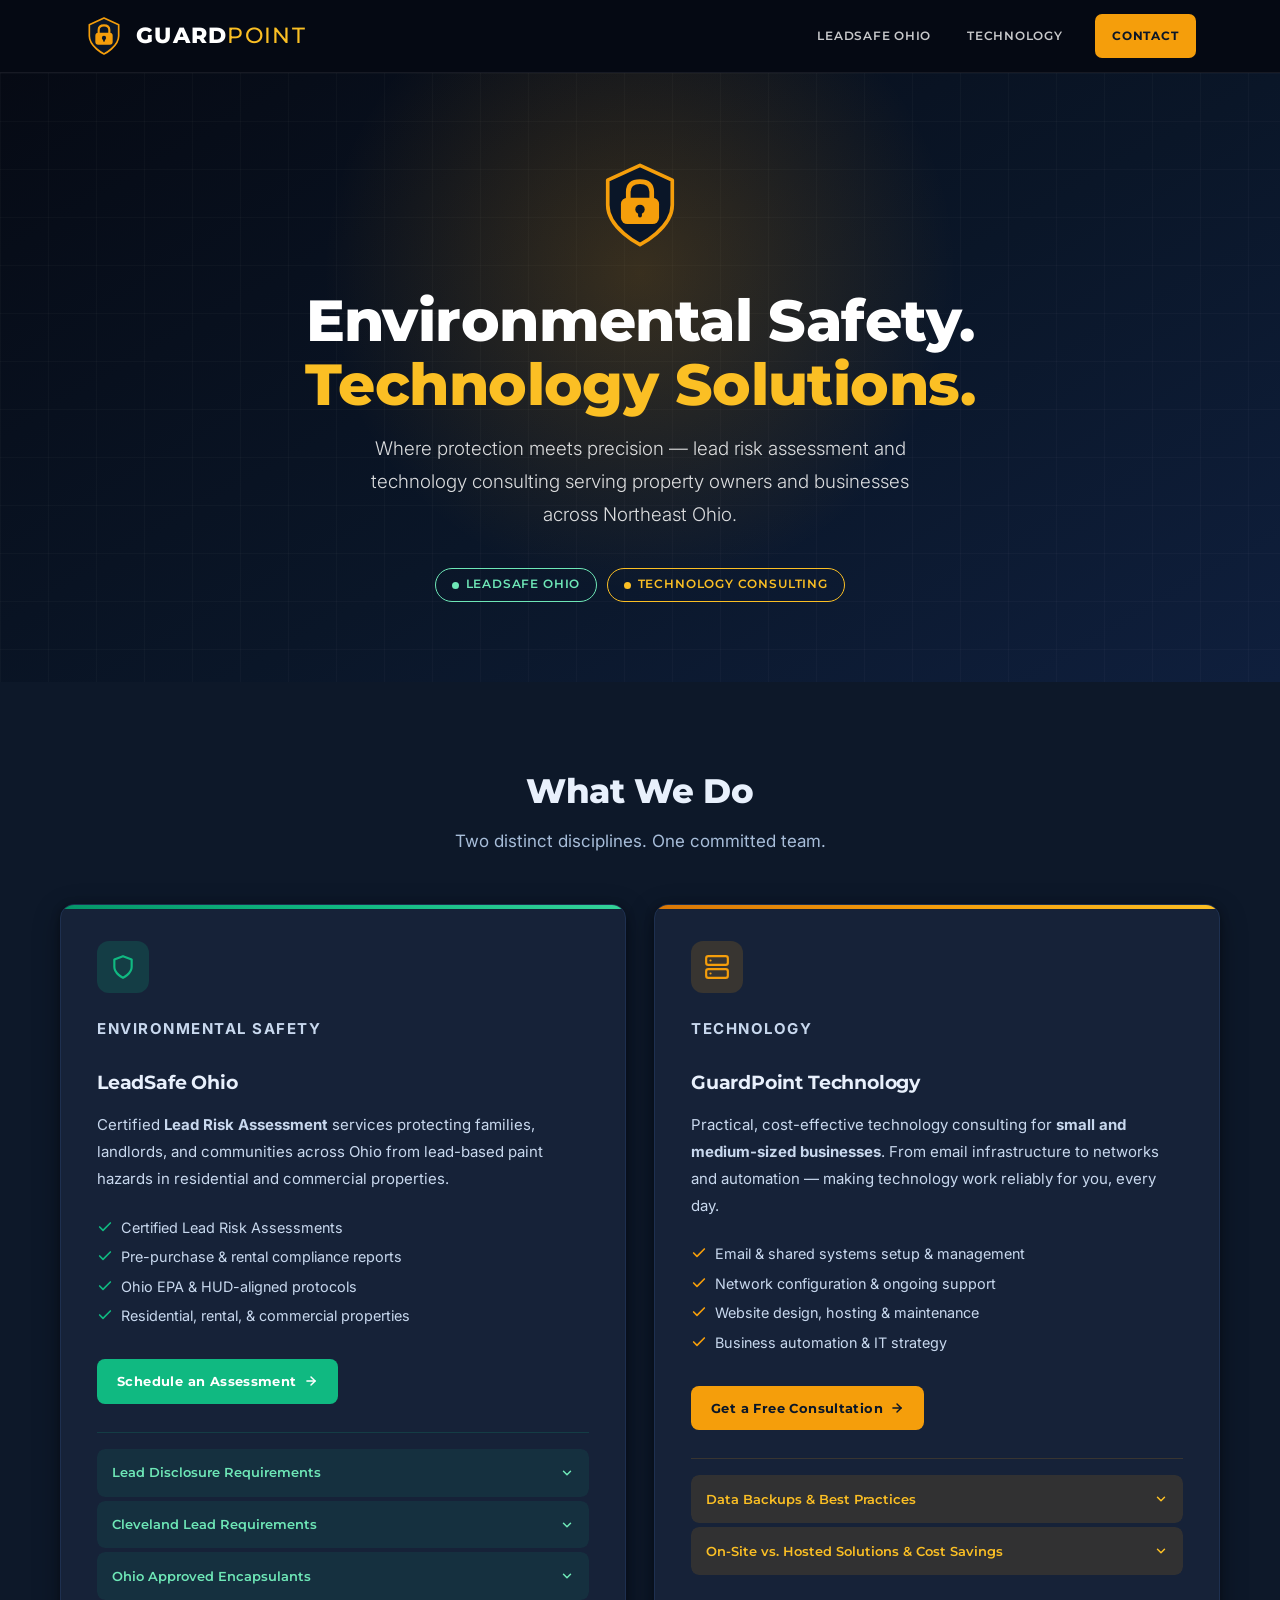
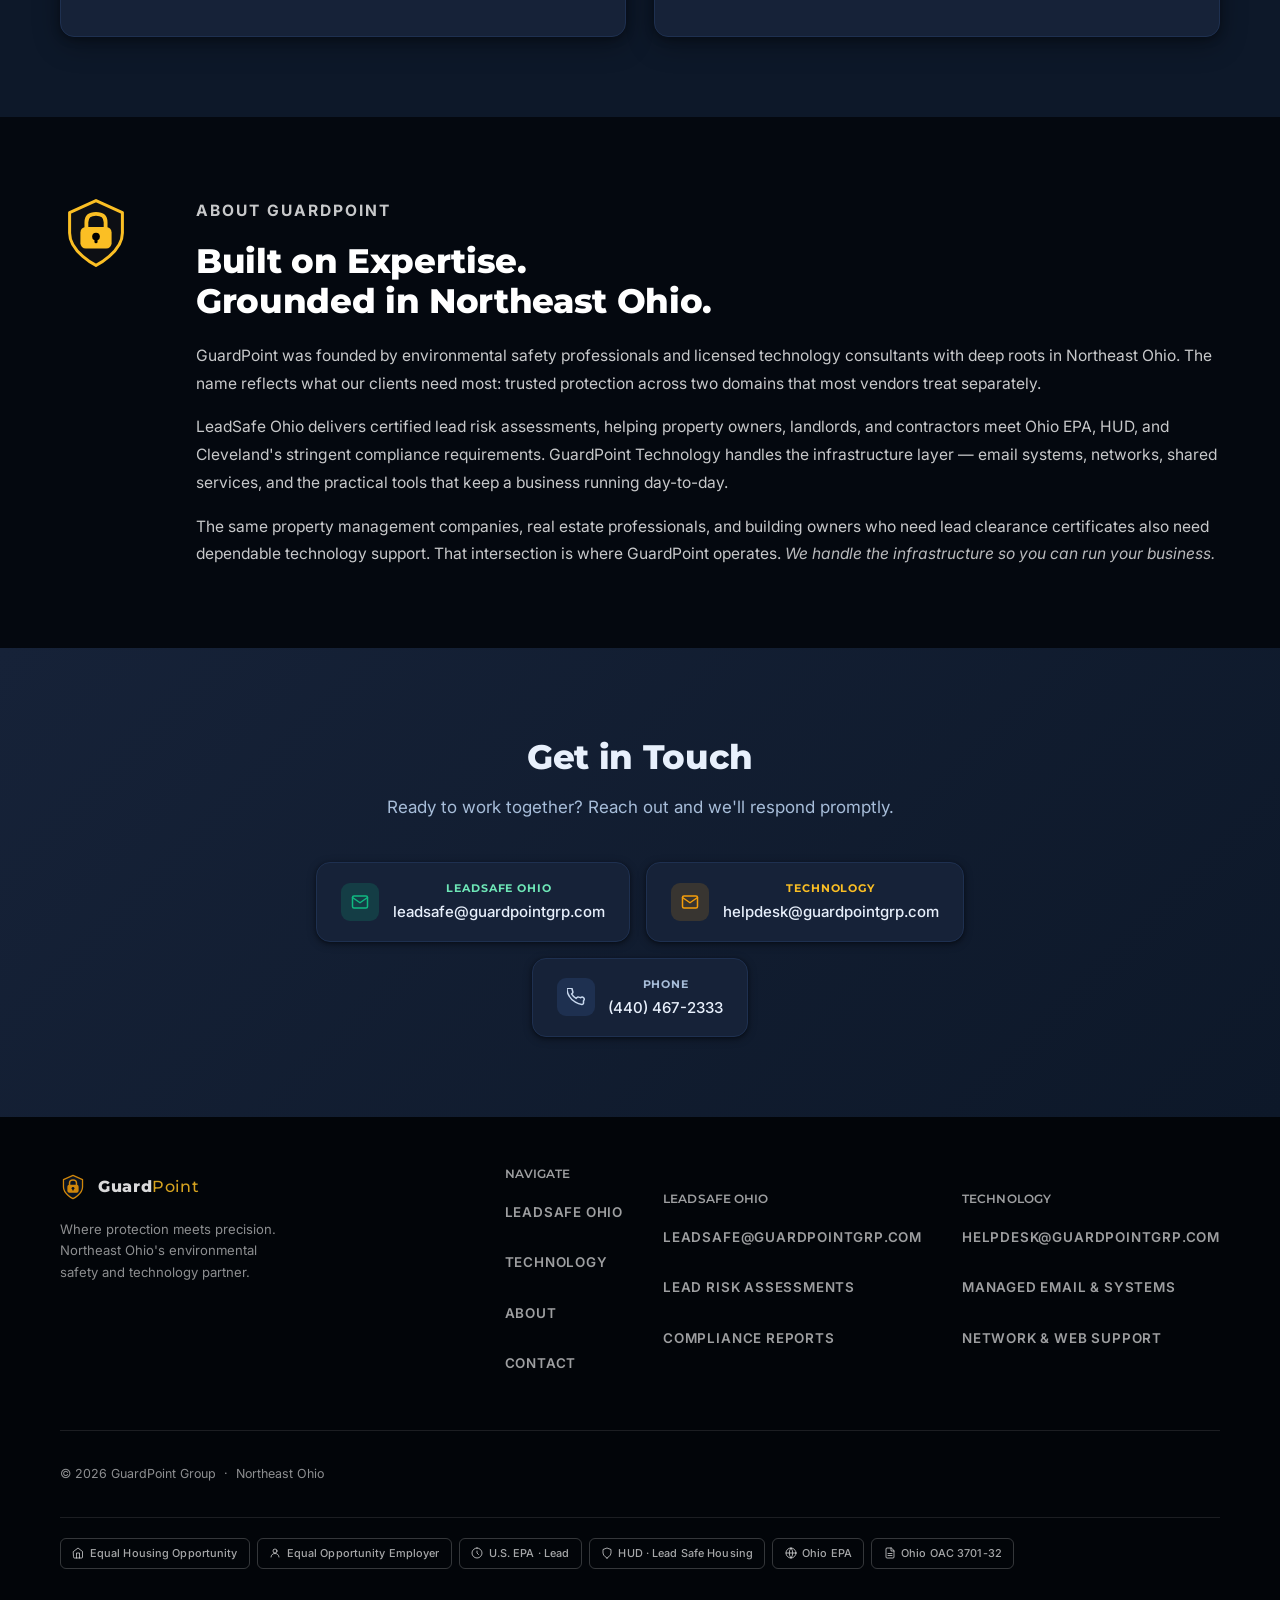
==== index.html @ 61ccf36e "Initial deploy: GuardPoint Group site" ====
<!DOCTYPE html>
<html lang="en">
<head>
  <meta charset="UTF-8">
  <meta name="viewport" content="width=device-width, initial-scale=1.0, viewport-fit=cover">
  <meta name="format-detection" content="telephone=no">
  <meta name="robots" content="index,follow,max-image-preview:large,max-snippet:-1,max-video-preview:-1">
  <meta name="referrer" content="strict-origin-when-cross-origin">
  <meta name="color-scheme" content="dark">
  <meta name="theme-color" content="#060A14">

  <!-- Primary SEO -->
  <title>GuardPoint | Lead Risk Assessment &amp; Technology Consulting — Northeast Ohio</title>
  <meta name="description" content="GuardPoint Group — certified lead risk assessment (LeadSafe Ohio) and small business technology consulting serving Cleveland and Northeast Ohio. Ohio EPA, HUD, and Cleveland Lead Safe Certificate compliant.">
  <meta name="keywords" content="lead risk assessment Ohio, lead paint inspection Northeast Ohio, Cleveland Lead Safe Certificate, Ohio EPA lead compliance, HUD lead clearance, technology consulting Ohio, small business IT support Cleveland, managed IT services Northeast Ohio">
  <meta name="author" content="GuardPoint Group">
  <link rel="canonical" href="https://guardpointgrp.com/">

  <!-- Geo / local SEO -->
  <meta name="geo.region" content="US-OH">
  <meta name="geo.placename" content="Cleveland, Northeast Ohio">
  <meta name="geo.position" content="41.4993;-81.6944">
  <meta name="ICBM" content="41.4993, -81.6944">

  <!-- Open Graph -->
  <meta property="og:type" content="website">
  <meta property="og:site_name" content="GuardPoint Group">
  <meta property="og:title" content="GuardPoint | Lead Risk Assessment &amp; Technology Consulting — Northeast Ohio">
  <meta property="og:description" content="Certified lead risk assessment (LeadSafe Ohio) and small business technology consulting for Northeast Ohio. Where protection meets precision.">
  <meta property="og:url" content="https://guardpointgrp.com/">
  <meta property="og:locale" content="en_US">
  <meta property="og:image" content="https://guardpointgrp.com/og-image.png">
  <meta property="og:image:width" content="1200">
  <meta property="og:image:height" content="630">
  <meta property="og:image:alt" content="GuardPoint Group — LeadSafe Ohio and Technology Consulting serving Northeast Ohio">

  <!-- Twitter Card -->
  <meta name="twitter:card" content="summary_large_image">
  <meta name="twitter:title" content="GuardPoint | Lead Risk Assessment &amp; Technology — Northeast Ohio">
  <meta name="twitter:description" content="Certified lead risk assessment and technology consulting for Northeast Ohio property owners and businesses.">
  <meta name="twitter:image" content="https://guardpointgrp.com/og-image.png">
  <meta name="twitter:image:alt" content="GuardPoint Group — LeadSafe Ohio and Technology Consulting">

  <!-- Favicon: Heraldic shield — GuardPoint Guardian Lock mark -->
  <link rel="icon" type="image/svg+xml" href="data:image/svg+xml,%3Csvg xmlns='http://www.w3.org/2000/svg' viewBox='0 0 60 60'%3E%3Cpath d='M30 57 C30 57 52 46 52 30 V13 L30 3 L8 13 V30 C8 46 30 57 30 57 Z' fill='%230A1628' stroke='%23F59E0B' stroke-width='3' stroke-linejoin='round'/%3E%3Cpath d='M22 27 V21 Q22 14 30 14 Q38 14 38 21 V27' stroke='%23F59E0B' stroke-width='3.2' stroke-linecap='round' stroke-linejoin='round' fill='none'/%3E%3Crect x='17' y='25' width='26' height='18' rx='4.5' fill='%23F59E0B'/%3E%3Ccircle cx='30' cy='33' r='3.2' fill='%230A1628'/%3E%3Crect x='28.7' y='33' width='2.6' height='5.5' rx='1.3' fill='%230A1628'/%3E%3C/svg%3E">
  <link rel="apple-touch-icon" href="data:image/svg+xml,%3Csvg xmlns='http://www.w3.org/2000/svg' viewBox='0 0 60 60'%3E%3Cpath d='M30 57 C30 57 52 46 52 30 V13 L30 3 L8 13 V30 C8 46 30 57 30 57 Z' fill='%230A1628' stroke='%23F59E0B' stroke-width='3' stroke-linejoin='round'/%3E%3C/svg%3E">

  <!-- Resource hints -->
  <link rel="preconnect" href="https://fonts.googleapis.com">
  <link rel="preconnect" href="https://fonts.gstatic.com" crossorigin>
  <link rel="dns-prefetch" href="https://fonts.googleapis.com">
  <link rel="dns-prefetch" href="https://fonts.gstatic.com">

  <!-- Fonts: Montserrat display + Inter body — async non-blocking, display:swap -->
  <link rel="preload" as="style" href="https://fonts.googleapis.com/css2?family=Montserrat:wght@400;500;600;700;800&amp;family=Inter:ital,wght@0,300;0,400;0,500;0,600;1,400&amp;display=swap" onload="this.rel='stylesheet';this.onload=null">
  <noscript><link rel="stylesheet" href="https://fonts.googleapis.com/css2?family=Montserrat:wght@400;500;600;700;800&amp;family=Inter:ital,wght@0,300;0,400;0,500;0,600;1,400&amp;display=swap"></noscript>

  <style>
    *,*::before,*::after{box-sizing:border-box;margin:0;padding:0}
    h1,h2,h3,h4{text-wrap:balance;text-rendering:optimizeLegibility}
    :root{--bg-header:rgba(6,10,20,0.97);--bg-hero-a:#060A14;--bg-hero-b:#0A1628;--bg-hero-c:#0F1F3D;--bg-about:#04080F;--bg-footer:#020509;--navy:#0A1628;--navy-dk:#060A14;--navy-lt:#152238;--accent:#F59E0B;--accent-dk:#D97706;--accent-lt:rgba(245,158,11,0.15);--accent-md:#FBBF24;--accent-50:#10140A;--accent-gl:rgba(245,158,11,0.2);--accent-tag:#FBBF24;--gray-w:#5E7799;--gray-50:#0D1829;--gray-100:#162238;--gray-500:#A7BDD9;--gray-600:#C8D8EE;--gray-800:#E8F0FC;--emerald:#10b981;--em-dark:#059669;--em-lt:rgba(16,185,129,0.18);--em-200:#6ee7b7;--white:#ffffff;--font:'Inter',system-ui,-apple-system,sans-serif;--font-display:'Montserrat',system-ui,-apple-system,sans-serif;--radius:14px;--focus:#FBBF24}
    body.theme-forest{--bg-header:rgba(11,23,14,0.97);--bg-hero-a:#0A1610;--bg-hero-b:#162D20;--bg-hero-c:#1A3D28;--bg-about:#081410;--bg-footer:#050C08;--navy:#162D20;--navy-dk:#0A1610;--navy-lt:#1E4030;--accent:#C47B35;--accent-dk:#A0602A;--accent-lt:#F5E6D0;--accent-md:#D4956A;--accent-50:#FDF6EE;--accent-gl:rgba(196,123,53,0.18);--accent-tag:#7A4420;--gray-50:#F7F6F4;--gray-100:#EAE5DC}
    body.theme-crimson{--bg-header:rgba(14,18,24,0.97);--bg-hero-a:#0E1218;--bg-hero-b:#1C2430;--bg-hero-c:#1E2C40;--bg-about:#0A0E14;--bg-footer:#06080E;--navy:#1C2430;--navy-dk:#0E1218;--navy-lt:#283444;--accent:#DC2626;--accent-dk:#B91C1C;--accent-lt:#FEE2E2;--accent-md:#F87171;--accent-50:#FFF5F5;--accent-gl:rgba(220,38,38,0.18);--accent-tag:#991B1B;--gray-50:#F9F9F9;--gray-100:#EBEBEB}
    body.theme-gold{--bg-header:rgba(8,14,34,0.97);--bg-hero-a:#060C1E;--bg-hero-b:#0F1F3D;--bg-hero-c:#122550;--bg-about:#050A1A;--bg-footer:#03060E;--navy:#0F1F3D;--navy-dk:#060C1E;--navy-lt:#1A3060;--accent:#C9A227;--accent-dk:#A8831E;--accent-lt:#FDF8DC;--accent-md:#E5C84A;--accent-50:#FFFDE7;--accent-gl:rgba(201,162,39,0.18);--accent-tag:#7A5A0A;--gray-50:#FAFAF8;--gray-100:#F0EDD8}
    body.theme-azure{--bg-header:rgba(10,12,38,0.97);--bg-hero-a:#080A24;--bg-hero-b:#0F1440;--bg-hero-c:#121A55;--bg-about:#060818;--bg-footer:#03040C;--navy:#0F1440;--navy-dk:#080A24;--navy-lt:#1A2464;--accent:#3B82F6;--accent-dk:#2563EB;--accent-lt:#DBEAFE;--accent-md:#60A5FA;--accent-50:#EFF6FF;--accent-gl:rgba(59,130,246,0.2);--accent-tag:#1E40AF;--gray-50:#F8FAFF;--gray-100:#E0E8F8}
    body.theme-teal{--bg-header:rgba(9,16,24,0.97);--bg-hero-a:#090F18;--bg-hero-b:#182535;--bg-hero-c:#1A2E44;--bg-about:#060D14;--bg-footer:#03070C;--navy:#182535;--navy-dk:#090F18;--navy-lt:#223344;--accent:#0D9488;--accent-dk:#0F766E;--accent-lt:#CCFBF1;--accent-md:#2DD4BF;--accent-50:#F0FDFA;--accent-gl:rgba(13,148,136,0.2);--accent-tag:#134E4A;--gray-50:#F5FAF9;--gray-100:#D8F0EC}

    html{scroll-behavior:smooth;-webkit-text-size-adjust:100%;font-synthesis:none}
    @media (prefers-reduced-motion:reduce){html{scroll-behavior:auto}*,*::before,*::after{animation-duration:.01ms !important;animation-iteration-count:1 !important;transition-duration:.01ms !important;scroll-behavior:auto !important}}
    body{font-family:var(--font);font-optical-sizing:auto;-webkit-font-smoothing:antialiased;-moz-osx-font-smoothing:grayscale;color:var(--gray-800);background:#060A14;line-height:1.7}

    /* Skip link */
    .skip-link{position:absolute;left:0;top:-48px;padding:.75rem 1.1rem;background:var(--accent);color:#0A1628;font-family:var(--font-display);font-weight:700;font-size:.82rem;letter-spacing:.05em;text-transform:uppercase;text-decoration:none;z-index:1000;border-radius:0 0 8px 0;transition:top .15s ease}
    .skip-link:focus{top:0;outline:3px solid var(--focus);outline-offset:2px}

    /* Focus styles — WCAG 2.4.7 */
    :focus{outline:none}
    :focus-visible{outline:3px solid var(--focus);outline-offset:3px;border-radius:4px}
    .nav-cta:focus-visible,.card-btn:focus-visible{outline:3px solid #fff;outline-offset:3px}

    /* SVG logo theming — Guardian Lock */
    .sh-body{fill:var(--navy);stroke:var(--accent)}
    .sh-shackle{fill:none;stroke:var(--accent)}
    .sh-lock{fill:var(--accent)}
    .sh-keyhole{fill:#0A1628}
    .about-logo .sh-body{fill:rgba(20,20,25,0.55);stroke:var(--accent-md)}
    .about-logo .sh-shackle{stroke:var(--accent-md)}
    .about-logo .sh-lock{fill:var(--accent-md)}
    .about-logo .sh-keyhole{fill:#000}

    /* HEADER */
    header{position:sticky;top:0;z-index:200;background:var(--bg-header);backdrop-filter:blur(10px);-webkit-backdrop-filter:blur(10px);border-bottom:1px solid rgba(255,255,255,0.07)}
    .header-inner{max-width:1160px;margin:0 auto;padding:0 1.5rem;height:72px;display:flex;align-items:center;justify-content:space-between}
    .logo-link{display:flex;align-items:center;gap:.75rem;text-decoration:none;min-height:44px}
    .logo-wordmark{font-family:var(--font-display);font-size:1.35rem;font-weight:800;color:#fff;letter-spacing:.06em;line-height:1;text-transform:uppercase}
    .logo-wordmark em{font-style:normal;font-weight:500;color:var(--accent-md)}
    nav{display:flex;align-items:center;gap:1.75rem}
    nav a{font-family:var(--font-display);color:rgba(255,255,255,0.78);text-decoration:none;font-size:.78rem;font-weight:600;letter-spacing:.06em;text-transform:uppercase;transition:color .18s;padding:.5rem .25rem;min-height:44px;display:inline-flex;align-items:center}
    nav a:hover{color:#fff}
    .nav-cta{padding:.55rem 1.1rem;background:var(--accent);color:#0A1628 !important;border-radius:7px;transition:background .18s,transform .18s !important;font-weight:700}
    .nav-cta:hover{background:var(--accent-dk);transform:translateY(-1px);color:#fff !important}

    /* HERO */
    .hero{background:linear-gradient(150deg,var(--bg-hero-a) 0%,var(--bg-hero-b) 55%,var(--bg-hero-c) 100%);color:#fff;padding:5.5rem 1.5rem 5rem;text-align:center;position:relative;overflow:hidden}
    .hero::before{content:'';position:absolute;inset:0;background-image:linear-gradient(rgba(255,255,255,0.025) 1px,transparent 1px),linear-gradient(90deg,rgba(255,255,255,0.025) 1px,transparent 1px);background-size:48px 48px;pointer-events:none}
    .hero::after{content:'';position:absolute;width:640px;height:640px;background:radial-gradient(ellipse,var(--accent-gl) 0%,transparent 70%);top:-120px;left:50%;transform:translateX(-50%);pointer-events:none}
    .hero-content{position:relative;z-index:1}
    .hero-logo{margin-bottom:2rem}
    .hero h1{font-family:var(--font-display);font-size:clamp(2.2rem,5vw,3.6rem);font-weight:800;letter-spacing:-.01em;line-height:1.1;margin-bottom:1.1rem}
    .hero h1 span{color:var(--accent-md)}
    .hero-sub{font-family:var(--font);font-size:clamp(1rem,2vw,1.175rem);font-weight:300;color:rgba(255,255,255,0.85);max-width:580px;margin:0 auto 2.25rem;line-height:1.75}
    .hero-badges{display:flex;gap:.625rem;justify-content:center;flex-wrap:wrap}
    .badge{font-family:var(--font-display);display:inline-flex;align-items:center;gap:.4rem;padding:.38rem 1rem;border-radius:9999px;font-size:.73rem;font-weight:600;border:1.5px solid;letter-spacing:.07em;text-transform:uppercase}
    .badge-dot{width:7px;height:7px;border-radius:50%}
    .badge-emerald{color:var(--em-200);border-color:var(--em-200)}
    .badge-emerald .badge-dot{background:var(--em-200)}
    .badge-accent{color:var(--accent-md);border-color:var(--accent-md)}
    .badge-accent .badge-dot{background:var(--accent-md)}

    /* SERVICES */
    .services{padding:5rem 1.5rem;background:var(--gray-50)}
    .section-header{text-align:center;margin-bottom:3rem}
    .section-header h2{font-family:var(--font-display);font-size:clamp(1.5rem,3vw,2.1rem);font-weight:800;color:var(--gray-800);letter-spacing:-.01em;margin-bottom:.5rem}
    .section-header p{font-family:var(--font);color:var(--gray-500);font-size:1.0625rem;max-width:52ch;margin:0 auto}
    .cards{max-width:1160px;margin:0 auto;display:grid;grid-template-columns:repeat(auto-fit,minmax(316px,1fr));gap:1.75rem}
    .card{background:#162238;border:1px solid #1E3050;border-radius:var(--radius);padding:2.25rem;box-shadow:0 2px 8px rgba(0,0,0,0.35),0 8px 28px rgba(0,0,0,0.3);position:relative;overflow:hidden;transition:transform .22s ease,box-shadow .22s ease}
    .card:hover{transform:translateY(-5px);box-shadow:0 4px 18px rgba(0,0,0,0.5),0 22px 52px rgba(0,0,0,0.4)}
    .card::before{content:'';position:absolute;top:0;left:0;right:0;height:4px;border-radius:var(--radius) var(--radius) 0 0}
    .card-emerald::before{background:linear-gradient(90deg,#059669,#10b981,#34d399)}
    .card-accent::before{background:linear-gradient(90deg,var(--accent-dk),var(--accent),var(--accent-md))}
    .card-icon{width:52px;height:52px;border-radius:12px;display:flex;align-items:center;justify-content:center;margin-bottom:1.4rem}
    .icon-emerald{background:var(--em-lt)}
    .icon-accent{background:var(--accent-lt)}
    .card-tag{font-family:var(--font-display);font-size:.68rem;font-weight:700;letter-spacing:.1em;text-transform:uppercase;margin-bottom:.4rem}
    .tag-emerald{color:var(--em-200)}
    .tag-accent{color:var(--accent-md)}
    .card h3{font-family:var(--font-display);font-size:1.2rem;font-weight:700;color:var(--gray-800);letter-spacing:-.01em;margin-bottom:.85rem}
    .card>p{font-family:var(--font);color:var(--gray-600);line-height:1.78;margin-bottom:1.5rem;font-size:.9375rem}
    .feature-list{list-style:none;margin-bottom:2rem;display:flex;flex-direction:column;gap:.5rem}
    .feature-list li{display:flex;align-items:flex-start;gap:.5rem;font-size:.9rem;color:var(--gray-600);line-height:1.5}
    .chk{flex-shrink:0;margin-top:2px}
    .chk-emerald{color:var(--emerald)}
    .chk-accent{color:var(--accent)}
    .card-btn{font-family:var(--font-display);display:inline-flex;align-items:center;gap:.45rem;padding:.7rem 1.25rem;border-radius:8px;font-size:.82rem;font-weight:700;letter-spacing:.03em;text-decoration:none;transition:filter .18s,transform .18s;min-height:44px}
    .card-btn:hover{filter:brightness(1.12);transform:translateX(3px)}
    .btn-emerald{background:var(--emerald);color:#fff}
    .btn-accent{background:var(--accent);color:#0A1628}

    /* Accordions */
    .ref-accordions{margin-top:1.75rem;border-top:1px solid var(--em-lt);padding-top:1rem;display:flex;flex-direction:column;gap:.25rem}
    .ref-accordions details{border-radius:8px;overflow:hidden}
    .ref-accordions summary{display:flex;align-items:center;justify-content:space-between;cursor:pointer;padding:.8rem .95rem;font-family:var(--font-display);font-size:.82rem;font-weight:600;color:var(--em-200);background:rgba(16,185,129,0.09);border-radius:8px;list-style:none;user-select:none;transition:background .15s;min-height:44px}
    .ref-accordions summary::-webkit-details-marker{display:none}
    .ref-accordions summary:hover{background:rgba(16,185,129,0.16)}
    .ref-accordions summary:focus-visible{outline:3px solid var(--focus);outline-offset:2px}
    .ref-accordions details[open] summary{background:rgba(16,185,129,0.16);border-radius:8px 8px 0 0}
    .ref-chevron{width:14px;height:14px;flex-shrink:0;transition:transform .2s ease;color:var(--em-200)}
    .ref-accordions details[open] .ref-chevron{transform:rotate(180deg)}
    .ref-body{background:rgba(16,185,129,0.06);border:1px solid rgba(16,185,129,0.2);border-top:none;border-radius:0 0 8px 8px;padding:.85rem;font-size:.82rem;color:var(--gray-500);line-height:1.65}
    .ref-body p{margin-bottom:.6rem}
    .ref-body p:last-child{margin-bottom:0}
    .ref-body ul{padding-left:1.1rem;margin:.4rem 0 .6rem;display:flex;flex-direction:column;gap:.35rem}
    .ref-body ul li{line-height:1.5}
    .ref-body strong{color:var(--em-200)}
    .ref-accordions.ref-accent{border-top-color:var(--accent-lt)}
    .ref-accordions.ref-accent summary{color:var(--accent-md);background:rgba(245,158,11,0.12)}
    .ref-accordions.ref-accent summary:hover{background:rgba(245,158,11,0.2)}
    .ref-accordions.ref-accent details[open] summary{background:rgba(245,158,11,0.2);border-radius:8px 8px 0 0}
    .ref-accordions.ref-accent .ref-chevron{color:var(--accent-md)}
    .ref-accordions.ref-accent .ref-body{background:rgba(245,158,11,0.06);border-color:rgba(245,158,11,0.2)}
    .ref-accordions.ref-accent .ref-body strong{color:var(--accent-md)}

    /* ABOUT */
    .about{background:var(--bg-about);color:rgba(255,255,255,0.88);padding:5rem 1.5rem}
    .about-inner{max-width:1160px;margin:0 auto;display:grid;grid-template-columns:auto 1fr;gap:4rem;align-items:start}
    .eyebrow{font-family:var(--font-display);font-size:.7rem;font-weight:700;letter-spacing:.13em;text-transform:uppercase;color:var(--accent-md);margin-bottom:.75rem}
    .about-text h2{font-family:var(--font-display);font-size:clamp(1.5rem,3vw,2.1rem);font-weight:800;color:#fff;letter-spacing:-.01em;line-height:1.2;margin-bottom:1.25rem}
    .about-text p{font-family:var(--font);color:rgba(255,255,255,0.78);line-height:1.78;font-size:.975rem;margin-bottom:1rem}
    .about-text p:last-child{margin-bottom:0}

    /* CONTACT */
    .contact{background:linear-gradient(135deg,var(--gray-100) 0%,var(--gray-50) 100%);padding:5rem 1.5rem;text-align:center}
    .contact-inner{max-width:820px;margin:0 auto}
    .contact h2{font-family:var(--font-display);font-size:clamp(1.5rem,3vw,2.1rem);font-weight:800;color:var(--gray-800);letter-spacing:-.01em;margin-bottom:.5rem}
    .contact-lead{font-family:var(--font);color:var(--gray-500);margin-bottom:2.5rem;font-size:1.0625rem}
    .contact-options{display:flex;gap:1rem;justify-content:center;flex-wrap:wrap}
    .contact-card{display:flex;align-items:center;gap:.85rem;padding:1rem 1.5rem;background:#162238;border-radius:var(--radius);text-decoration:none;color:var(--gray-800);font-family:var(--font);font-size:.9375rem;font-weight:500;box-shadow:0 2px 8px rgba(0,0,0,0.4),0 1px 3px rgba(0,0,0,0.3);transition:transform .18s,box-shadow .18s;border:1px solid #1E3050;min-height:44px}
    .contact-card:hover{transform:translateY(-3px);box-shadow:0 8px 24px rgba(0,0,0,0.5)}
    .contact-card-icon{width:38px;height:38px;border-radius:9px;display:flex;align-items:center;justify-content:center;flex-shrink:0}
    .ci-emerald{background:var(--em-lt)}
    .ci-accent{background:var(--accent-lt)}
    .ci-gray{background:#1E3050}
    .contact-label{font-size:.68rem;font-weight:700;letter-spacing:.08em;text-transform:uppercase;font-family:var(--font-display);margin-bottom:.1rem}
    .label-emerald{color:var(--em-200)}
    .label-accent{color:var(--accent-md)}
    .label-gray{color:var(--gray-500)}
    .contact-address{font-style:normal;display:contents}

    /* FOOTER */
    footer{background:var(--bg-footer);color:rgba(255,255,255,0.62);padding:3rem 1.5rem 2rem}
    .footer-inner{max-width:1160px;margin:0 auto;display:flex;flex-direction:column;gap:2rem}
    .footer-top{display:flex;align-items:flex-start;justify-content:space-between;flex-wrap:wrap;gap:1.5rem}
    .footer-brand p{font-family:var(--font);font-size:.82rem;color:rgba(255,255,255,0.55);line-height:1.65;max-width:28ch;margin-top:.6rem}
    .footer-nav{display:flex;gap:2.5rem;flex-wrap:wrap}
    .footer-col h4{font-family:var(--font-display);font-size:.72rem;font-weight:600;letter-spacing:.01em;color:rgba(255,255,255,0.62);margin-bottom:.75rem;text-transform:uppercase}
    .footer-col a{display:block;font-family:var(--font);font-size:.84rem;color:rgba(255,255,255,0.62);text-decoration:none;margin-bottom:.4rem;transition:color .15s;padding:.25rem 0}
    .footer-col a:hover{color:#fff}
    .footer-divider{border:none;border-top:1px solid rgba(255,255,255,0.1)}
    .footer-bottom{display:flex;align-items:center;justify-content:space-between;flex-wrap:wrap;gap:.75rem}
    .footer-bottom p{font-family:var(--font);font-size:.78rem;color:rgba(255,255,255,0.55)}
    .compliance-row{display:flex;flex-wrap:wrap;gap:.45rem;padding-top:1.25rem;border-top:1px solid rgba(255,255,255,0.1)}
    .cb{display:inline-flex;align-items:center;gap:.35rem;padding:.35rem .7rem;border:1px solid rgba(255,255,255,0.2);border-radius:6px;text-decoration:none;color:rgba(255,255,255,0.65);font-family:var(--font);font-size:.68rem;font-weight:500;letter-spacing:.01em;transition:color .15s,border-color .15s,background .15s;white-space:nowrap;min-height:28px}
    .cb:hover{color:#fff;border-color:rgba(255,255,255,0.4);background:rgba(255,255,255,0.06)}

    /* THEME PICKER */
    .tp{position:fixed;bottom:1.5rem;right:1.5rem;display:flex;align-items:center;gap:.45rem;background:rgba(4,8,18,0.88);backdrop-filter:blur(8px);-webkit-backdrop-filter:blur(8px);padding:.45rem .7rem;border-radius:99px;border:1px solid rgba(255,255,255,0.1);z-index:999}
    .tp-label{font-family:var(--font-display);font-size:.58rem;font-weight:700;letter-spacing:.08em;text-transform:uppercase;color:rgba(255,255,255,0.55);padding-right:.35rem}
    .tp-btn{width:22px;height:22px;border-radius:50%;border:2px solid transparent;cursor:pointer;transition:transform .15s,border-color .15s;padding:0}
    .tp-btn:hover{transform:scale(1.25)}
    .tp-btn:focus-visible{outline:3px solid var(--focus);outline-offset:2px}
    .tp-btn.active{border-color:#fff;transform:scale(1.1)}

    /* RESPONSIVE */
    @media(max-width:720px){
      nav{display:none}
      .about-inner{grid-template-columns:1fr;text-align:center;gap:1.5rem}
      .about-logo{margin:0 auto}
      .footer-top{flex-direction:column}
    }

    /* Screen-reader only utility */
    .sr-only{position:absolute;width:1px;height:1px;padding:0;margin:-1px;overflow:hidden;clip:rect(0,0,0,0);white-space:nowrap;border:0}

    /* Print */
    @media print{.tp,header,.skip-link{display:none}body{background:#fff;color:#000}}
  </style>

  <!-- Structured Data — LocalBusiness with dual service divisions -->
  <script type="application/ld+json">
  {
    "@context": "https://schema.org",
    "@graph": [
      {
        "@type": "LocalBusiness",
        "@id": "https://guardpointgrp.com/#organization",
        "name": "GuardPoint Group",
        "alternateName": ["GuardPoint", "LeadSafe Ohio", "GuardPoint Technology"],
        "url": "https://guardpointgrp.com/",
        "logo": "https://guardpointgrp.com/og-image.png",
        "image": "https://guardpointgrp.com/og-image.png",
        "description": "Certified lead risk assessment (LeadSafe Ohio) and small business technology consulting serving Northeast Ohio.",
        "telephone": "+1-440-467-2333",
        "email": "leadsafe@guardpointgrp.com",
        "priceRange": "$$",
        "address": {
          "@type": "PostalAddress",
          "addressLocality": "Cleveland",
          "addressRegion": "OH",
          "addressCountry": "US"
        },
        "geo": {
          "@type": "GeoCoordinates",
          "latitude": 41.4993,
          "longitude": -81.6944
        },
        "areaServed": [
          {"@type":"City","name":"Cleveland"},
          {"@type":"City","name":"Akron"},
          {"@type":"City","name":"Lakewood"},
          {"@type":"City","name":"Parma"},
          {"@type":"City","name":"Euclid"},
          {"@type":"City","name":"Cleveland Heights"},
          {"@type":"AdministrativeArea","name":"Cuyahoga County, Ohio"},
          {"@type":"AdministrativeArea","name":"Northeast Ohio"}
        ],
        "department": [
          {
            "@type": "LocalBusiness",
            "@id": "https://guardpointgrp.com/#leadsafe",
            "name": "LeadSafe Ohio",
            "description": "Certified lead risk assessment services for residential, rental, and commercial properties across Ohio.",
            "url": "https://guardpointgrp.com/#leadsafe",
            "email": "leadsafe@guardpointgrp.com",
            "telephone": "+1-440-467-2333",
            "hasOfferCatalog": {
              "@type": "OfferCatalog",
              "name": "LeadSafe Ohio Services",
              "itemListElement": [
                {"@type":"Offer","itemOffered":{"@type":"Service","name":"Certified Lead Risk Assessment"}},
                {"@type":"Offer","itemOffered":{"@type":"Service","name":"Pre-purchase and rental compliance reports"}},
                {"@type":"Offer","itemOffered":{"@type":"Service","name":"Cleveland Lead Safe Certificate assistance"}},
                {"@type":"Offer","itemOffered":{"@type":"Service","name":"Ohio EPA and HUD-aligned lead inspections"}}
              ]
            }
          },
          {
            "@type": "LocalBusiness",
            "@id": "https://guardpointgrp.com/#technology",
            "name": "GuardPoint Technology",
            "description": "Practical, cost-effective technology consulting for small and medium-sized businesses — email, networks, web, and automation.",
            "url": "https://guardpointgrp.com/#technology",
            "email": "helpdesk@guardpointgrp.com",
            "telephone": "+1-440-467-2333",
            "hasOfferCatalog": {
              "@type": "OfferCatalog",
              "name": "GuardPoint Technology Services",
              "itemListElement": [
                {"@type":"Offer","itemOffered":{"@type":"Service","name":"Email and shared systems setup and management"}},
                {"@type":"Offer","itemOffered":{"@type":"Service","name":"Network configuration and ongoing support"}},
                {"@type":"Offer","itemOffered":{"@type":"Service","name":"Website design, hosting and maintenance"}},
                {"@type":"Offer","itemOffered":{"@type":"Service","name":"Business automation and IT strategy"}}
              ]
            }
          }
        ],
        "contactPoint": [
          {
            "@type": "ContactPoint",
            "telephone": "+1-440-467-2333",
            "contactType": "customer service",
            "areaServed": "US-OH",
            "availableLanguage": ["English"]
          },
          {
            "@type": "ContactPoint",
            "email": "leadsafe@guardpointgrp.com",
            "contactType": "Lead Risk Assessment"
          },
          {
            "@type": "ContactPoint",
            "email": "helpdesk@guardpointgrp.com",
            "contactType": "Technology Support"
          }
        ]
      },
      {
        "@type": "WebSite",
        "@id": "https://guardpointgrp.com/#website",
        "url": "https://guardpointgrp.com/",
        "name": "GuardPoint Group",
        "publisher": {"@id": "https://guardpointgrp.com/#organization"},
        "inLanguage": "en-US"
      }
    ]
  }
  </script>
</head>
<body>

<a class="skip-link" href="#main">Skip to main content</a>

<!-- ═══════════════════════════════════════
     HEADER
════════════════════════════════════════ -->
<header role="banner">
  <div class="header-inner">
    <a href="#" class="logo-link" aria-label="GuardPoint Group — home">
      <!-- Guardian Lock shield, 40×40 px -->
      <svg width="40" height="40" viewBox="0 0 60 60" fill="none" aria-hidden="true" focusable="false">
        <path class="sh-body" d="M30 57 C30 57 52 46 52 30 V13 L30 3 L8 13 V30 C8 46 30 57 30 57 Z" stroke-width="2.5" stroke-linejoin="round"/>
        <path class="sh-shackle" d="M22 27 V21 Q22 14 30 14 Q38 14 38 21 V27" stroke-width="3.2" stroke-linecap="round" stroke-linejoin="round"/>
        <rect class="sh-lock" x="17" y="25" width="26" height="18" rx="4.5"/>
        <circle class="sh-keyhole" cx="30" cy="33" r="3.2"/>
        <rect class="sh-keyhole" x="28.7" y="33" width="2.6" height="5.5" rx="1.3"/>
      </svg>
      <span class="logo-wordmark">GUARD<em>POINT</em></span>
    </a>
    <nav aria-label="Primary navigation">
      <a href="#leadsafe">LeadSafe Ohio</a>
      <a href="#technology">Technology</a>
      <a href="#contact" class="nav-cta">Contact</a>
    </nav>
  </div>
</header>


<main id="main">

<!-- ═══════════════════════════════════════
     HERO
════════════════════════════════════════ -->
<section class="hero" aria-labelledby="hero-heading">
  <div class="hero-content">

    <div class="hero-logo" aria-hidden="true">
      <!-- Guardian Lock shield, 88×88 px -->
      <svg width="88" height="88" viewBox="0 0 60 60" fill="none" focusable="false">
        <path class="sh-body" d="M30 57 C30 57 52 46 52 30 V13 L30 3 L8 13 V30 C8 46 30 57 30 57 Z" stroke-width="2.5" stroke-linejoin="round"/>
        <path class="sh-shackle" d="M22 27 V21 Q22 14 30 14 Q38 14 38 21 V27" stroke-width="3.2" stroke-linecap="round" stroke-linejoin="round"/>
        <rect class="sh-lock" x="17" y="25" width="26" height="18" rx="4.5"/>
        <circle class="sh-keyhole" cx="30" cy="33" r="3.2"/>
        <rect class="sh-keyhole" x="28.7" y="33" width="2.6" height="5.5" rx="1.3"/>
      </svg>
    </div>

    <h1 id="hero-heading">
      Environmental Safety.<br>
      <span>Technology Solutions.</span>
    </h1>

    <p class="hero-sub">
      Where protection meets precision — lead risk assessment and
      technology consulting serving property owners and businesses
      across Northeast Ohio.
    </p>

    <div class="hero-badges">
      <span class="badge badge-emerald">
        <span class="badge-dot" aria-hidden="true"></span>LeadSafe Ohio
      </span>
      <span class="badge badge-accent">
        <span class="badge-dot" aria-hidden="true"></span>Technology Consulting
      </span>
    </div>

  </div>
</section>


<!-- ═══════════════════════════════════════
     SERVICES
════════════════════════════════════════ -->
<section class="services" id="services" aria-labelledby="services-heading">
  <div class="section-header">
    <h2 id="services-heading">What We Do</h2>
    <p>Two distinct disciplines. One committed team.</p>
  </div>

  <div class="cards">

    <!-- ── Card 1 : LeadSafe Ohio ── -->
    <article class="card card-emerald" id="leadsafe" aria-labelledby="leadsafe-heading">
      <div class="card-icon icon-emerald" aria-hidden="true">
        <svg width="26" height="26" viewBox="0 0 24 24" fill="none" stroke="#10b981" stroke-width="2" stroke-linecap="round" stroke-linejoin="round" focusable="false" aria-hidden="true">
          <path d="M12 22s8-4 8-10V5l-8-3-8 3v7c0 6 8 10 8 10z"/>
        </svg>
      </div>

      <p class="card-tag tag-emerald">Environmental Safety</p>
      <h3 id="leadsafe-heading">LeadSafe Ohio</h3>
      <p>
        Certified <strong>Lead Risk Assessment</strong> services protecting families,
        landlords, and communities across Ohio from lead-based paint hazards
        in residential and commercial properties.
      </p>

      <ul class="feature-list">
        <li>
          <svg class="chk chk-emerald" width="16" height="16" viewBox="0 0 24 24" fill="none" stroke="currentColor" stroke-width="2.5" stroke-linecap="round" stroke-linejoin="round" aria-hidden="true" focusable="false"><polyline points="20 6 9 17 4 12"/></svg>
          Certified Lead Risk Assessments
        </li>
        <li>
          <svg class="chk chk-emerald" width="16" height="16" viewBox="0 0 24 24" fill="none" stroke="currentColor" stroke-width="2.5" stroke-linecap="round" stroke-linejoin="round" aria-hidden="true" focusable="false"><polyline points="20 6 9 17 4 12"/></svg>
          Pre-purchase &amp; rental compliance reports
        </li>
        <li>
          <svg class="chk chk-emerald" width="16" height="16" viewBox="0 0 24 24" fill="none" stroke="currentColor" stroke-width="2.5" stroke-linecap="round" stroke-linejoin="round" aria-hidden="true" focusable="false"><polyline points="20 6 9 17 4 12"/></svg>
          Ohio EPA &amp; HUD-aligned protocols
        </li>
        <li>
          <svg class="chk chk-emerald" width="16" height="16" viewBox="0 0 24 24" fill="none" stroke="currentColor" stroke-width="2.5" stroke-linecap="round" stroke-linejoin="round" aria-hidden="true" focusable="false"><polyline points="20 6 9 17 4 12"/></svg>
          Residential, rental, &amp; commercial properties
        </li>
      </ul>

      <a href="mailto:leadsafe@guardpointgrp.com?subject=Lead%20Risk%20Assessment%20Request" class="card-btn btn-emerald" aria-label="Email LeadSafe Ohio to schedule a lead risk assessment">
        Schedule an Assessment
        <svg width="14" height="14" viewBox="0 0 24 24" fill="none" stroke="currentColor" stroke-width="2.5" stroke-linecap="round" stroke-linejoin="round" aria-hidden="true" focusable="false"><line x1="5" y1="12" x2="19" y2="12"/><polyline points="12 5 19 12 12 19"/></svg>
      </a>

      <div class="ref-accordions">
        <details>
          <summary>
            Lead Disclosure Requirements
            <svg class="ref-chevron" viewBox="0 0 24 24" fill="none" stroke="currentColor" stroke-width="2.5" stroke-linecap="round" stroke-linejoin="round" aria-hidden="true" focusable="false"><polyline points="6 9 12 15 18 9"/></svg>
          </summary>
          <div class="ref-body">
            <p>Under <strong>42 U.S.C. § 4852d</strong> and <strong>40 CFR Part 745</strong>, sellers and landlords of pre-1978 residential housing must disclose all known lead-based paint hazards before sale or lease.</p>
            <ul>
              <li>Provide the EPA pamphlet <em>"Protect Your Family from Lead in Your Home"</em></li>
              <li>Complete and retain a signed Lead Disclosure Addendum for at least 3 years</li>
              <li>Buyers receive a <strong>10-day inspection period</strong> before purchase obligation</li>
              <li>Applies to most residential properties with 4 or fewer units built before 1978</li>
              <li>Penalties up to <strong>$19,507 per violation</strong> for failure to disclose</li>
            </ul>
            <p>Exemptions include housing built in 1978 or later, zero-bedroom units, and housing for the elderly or disabled (unless a child under 6 resides or is expected to reside).</p>
          </div>
        </details>

        <details>
          <summary>
            Cleveland Lead Requirements
            <svg class="ref-chevron" viewBox="0 0 24 24" fill="none" stroke="currentColor" stroke-width="2.5" stroke-linecap="round" stroke-linejoin="round" aria-hidden="true" focusable="false"><polyline points="6 9 12 15 18 9"/></svg>
          </summary>
          <div class="ref-body">
            <p>Cleveland's <strong>Lead Safe Housing Ordinance (Chapter 365)</strong> requires landlords to obtain a <strong>Lead Safe Certificate</strong> before renting any pre-1978 residential property.</p>
            <ul>
              <li>Certificate valid for <strong>2 years</strong>; renewal requires re-inspection</li>
              <li>Visual assessment plus dust-wipe sampling required to pass clearance</li>
              <li>Properties where a child under 6 resides trigger additional clearance testing</li>
              <li>Certificates managed by the <strong>Cleveland Department of Public Health</strong>, Division of Environment</li>
              <li>Non-compliant landlords may face rental registration suspension and fines</li>
            </ul>
            <p>Cleveland is one of the strictest municipalities in Ohio — properties must achieve clearance levels below EPA standards. LeadSafe Ohio assessments are designed to meet and document this threshold.</p>
          </div>
        </details>

        <details>
          <summary>
            Ohio Approved Encapsulants
            <svg class="ref-chevron" viewBox="0 0 24 24" fill="none" stroke="currentColor" stroke-width="2.5" stroke-linecap="round" stroke-linejoin="round" aria-hidden="true" focusable="false"><polyline points="6 9 12 15 18 9"/></svg>
          </summary>
          <div class="ref-body">
            <p>Ohio EPA maintains a registry of approved encapsulants under <strong>Ohio Administrative Code 3701-32</strong>. Encapsulation seals lead in place with a durable bonded coating.</p>
            <ul>
              <li>Products must meet <strong>ASTM E1795</strong> (non-membrane) or <strong>ASTM E1797</strong> (membrane-type) standards</li>
              <li>Commonly approved products include Fiberlock Safe Encapsulant, SealBest, and Zinsser Bulls Eye 1-2-3</li>
              <li>Application must be performed by an <strong>Ohio-certified lead abatement contractor</strong></li>
              <li>Re-inspection typically required every <strong>1–3 years</strong> depending on surface condition</li>
              <li>Encapsulation does not qualify as full abatement — underlying hazard must be documented</li>
            </ul>
            <p>LeadSafe Ohio can identify whether encapsulation is appropriate and provide documentation suitable for Ohio EPA and HUD compliance records.</p>
          </div>
        </details>
      </div>
    </article>


    <!-- ── Card 2 : Technology ── -->
    <article class="card card-accent" id="technology" aria-labelledby="technology-heading">
      <div class="card-icon icon-accent" aria-hidden="true">
        <svg width="26" height="26" viewBox="0 0 24 24" fill="none" stroke-width="2" stroke-linecap="round" stroke-linejoin="round" style="stroke:var(--accent)" focusable="false" aria-hidden="true">
          <rect x="2" y="2" width="20" height="8" rx="2" ry="2"/>
          <rect x="2" y="14" width="20" height="8" rx="2" ry="2"/>
          <line x1="6" y1="6" x2="6.01" y2="6"/>
          <line x1="6" y1="18" x2="6.01" y2="18"/>
        </svg>
      </div>

      <p class="card-tag tag-accent">Technology</p>
      <h3 id="technology-heading">GuardPoint Technology</h3>
      <p>
        Practical, cost-effective technology consulting for <strong>small and medium-sized
        businesses</strong>. From email infrastructure to networks and automation —
        making technology work reliably for you, every day.
      </p>

      <ul class="feature-list">
        <li>
          <svg class="chk chk-accent" width="16" height="16" viewBox="0 0 24 24" fill="none" stroke="currentColor" stroke-width="2.5" stroke-linecap="round" stroke-linejoin="round" aria-hidden="true" focusable="false"><polyline points="20 6 9 17 4 12"/></svg>
          Email &amp; shared systems setup &amp; management
        </li>
        <li>
          <svg class="chk chk-accent" width="16" height="16" viewBox="0 0 24 24" fill="none" stroke="currentColor" stroke-width="2.5" stroke-linecap="round" stroke-linejoin="round" aria-hidden="true" focusable="false"><polyline points="20 6 9 17 4 12"/></svg>
          Network configuration &amp; ongoing support
        </li>
        <li>
          <svg class="chk chk-accent" width="16" height="16" viewBox="0 0 24 24" fill="none" stroke="currentColor" stroke-width="2.5" stroke-linecap="round" stroke-linejoin="round" aria-hidden="true" focusable="false"><polyline points="20 6 9 17 4 12"/></svg>
          Website design, hosting &amp; maintenance
        </li>
        <li>
          <svg class="chk chk-accent" width="16" height="16" viewBox="0 0 24 24" fill="none" stroke="currentColor" stroke-width="2.5" stroke-linecap="round" stroke-linejoin="round" aria-hidden="true" focusable="false"><polyline points="20 6 9 17 4 12"/></svg>
          Business automation &amp; IT strategy
        </li>
      </ul>

      <a href="mailto:helpdesk@guardpointgrp.com?subject=Free%20Technology%20Consultation%20Request" class="card-btn btn-accent" aria-label="Email GuardPoint Technology to request a free consultation">
        Get a Free Consultation
        <svg width="14" height="14" viewBox="0 0 24 24" fill="none" stroke="currentColor" stroke-width="2.5" stroke-linecap="round" stroke-linejoin="round" aria-hidden="true" focusable="false"><line x1="5" y1="12" x2="19" y2="12"/><polyline points="12 5 19 12 12 19"/></svg>
      </a>

      <div class="ref-accordions ref-accent">
        <details>
          <summary>
            Data Backups &amp; Best Practices
            <svg class="ref-chevron" viewBox="0 0 24 24" fill="none" stroke="currentColor" stroke-width="2.5" stroke-linecap="round" stroke-linejoin="round" aria-hidden="true" focusable="false"><polyline points="6 9 12 15 18 9"/></svg>
          </summary>
          <div class="ref-body">
            <p>Data loss is not a matter of <em>if</em> — it's <em>when</em>. Hardware fails, ransomware encrypts, and humans delete things. A proper backup strategy means the difference between a bad afternoon and a business-ending event.</p>
            <ul>
              <li><strong>The 3-2-1 Rule:</strong> Keep 3 copies of your data, on 2 different media types, with 1 stored offsite or in the cloud</li>
              <li><strong>Backup frequency:</strong> Daily incremental backups; full backups weekly — match your schedule to how much data you can afford to lose</li>
              <li><strong>Test your restores:</strong> A backup you've never tested is not a backup — schedule quarterly restore drills</li>
              <li><strong>Ransomware protection:</strong> Use air-gapped or immutable backups that cannot be overwritten by an attacker</li>
              <li><strong>Encryption:</strong> All backup data — local and cloud — should be encrypted at rest and in transit</li>
              <li><strong>Retention policy:</strong> Keep at least 30 days of restore points; compliance industries often require 7 years</li>
              <li><strong>RTO vs. RPO:</strong> Define your Recovery Time Objective and Recovery Point Objective up front</li>
            </ul>
            <p>GuardPoint Technology can assess your backup posture and implement automated, monitored solutions using <strong>Veeam, Acronis, Backblaze B2</strong>, or cloud-native options — sized for small business.</p>
          </div>
        </details>

        <details>
          <summary>
            On-Site vs. Hosted Solutions &amp; Cost Savings
            <svg class="ref-chevron" viewBox="0 0 24 24" fill="none" stroke="currentColor" stroke-width="2.5" stroke-linecap="round" stroke-linejoin="round" aria-hidden="true" focusable="false"><polyline points="6 9 12 15 18 9"/></svg>
          </summary>
          <div class="ref-body">
            <p>Choosing between on-premise hardware and cloud-hosted services is one of the most impactful technology decisions a small business makes — and the right answer depends on your size, data sensitivity, and budget.</p>
            <ul>
              <li><strong>On-site:</strong> Higher upfront hardware cost, full data control, no recurring fees — but requires local maintenance, power, cooling, and hardware refresh every 3–5 years</li>
              <li><strong>Hosted / cloud:</strong> Predictable monthly costs, scales easily, vendor manages updates — ideal for small teams and remote workers</li>
              <li><strong>Hybrid approach:</strong> Keep sensitive data on-prem; use cloud for email, collaboration, and disaster recovery — the best of both worlds for most SMBs</li>
              <li><strong>Hidden on-prem costs:</strong> Don't forget electricity, rack space, IT labor, and the cost of downtime when hardware fails</li>
              <li><strong>Real savings example:</strong> Moving from in-house Exchange to Microsoft 365 typically saves <strong>$3,000–$8,000/year</strong> when TCO is calculated over 5 years</li>
              <li><strong>When on-prem still wins:</strong> Data sovereignty requirements, heavy compliance environments, or high-bandwidth local storage needs</li>
            </ul>
            <p>GuardPoint Technology provides a <strong>free Total Cost of Ownership analysis</strong> to help you make a data-driven decision — not a vendor-driven one.</p>
          </div>
        </details>
      </div>
    </article>

  </div>
</section>


<!-- ═══════════════════════════════════════
     ABOUT
════════════════════════════════════════ -->
<section class="about" id="about" aria-labelledby="about-heading">
  <div class="about-inner">

    <div class="about-logo" aria-hidden="true">
      <!-- Guardian Lock shield, muted on dark bg, 72×72 px -->
      <svg width="72" height="72" viewBox="0 0 60 60" fill="none" focusable="false">
        <path class="sh-body" d="M30 57 C30 57 52 46 52 30 V13 L30 3 L8 13 V30 C8 46 30 57 30 57 Z" stroke-width="2.5" stroke-linejoin="round"/>
        <path class="sh-shackle" d="M22 27 V21 Q22 14 30 14 Q38 14 38 21 V27" stroke-width="3.2" stroke-linecap="round" stroke-linejoin="round"/>
        <rect class="sh-lock" x="17" y="25" width="26" height="18" rx="4.5"/>
        <circle class="sh-keyhole" cx="30" cy="33" r="3.2"/>
        <rect class="sh-keyhole" x="28.7" y="33" width="2.6" height="5.5" rx="1.3"/>
      </svg>
    </div>

    <div class="about-text">
      <p class="eyebrow">About GuardPoint</p>
      <h2 id="about-heading">Built on Expertise.<br>Grounded in Northeast Ohio.</h2>
      <p>
        GuardPoint was founded by environmental safety professionals and licensed technology
        consultants with deep roots in Northeast Ohio. The name reflects what our clients need
        most: trusted protection across two domains that most vendors treat separately.
      </p>
      <p>
        LeadSafe Ohio delivers certified lead risk assessments, helping property owners,
        landlords, and contractors meet Ohio EPA, HUD, and Cleveland's stringent compliance
        requirements. GuardPoint Technology handles the infrastructure layer — email systems,
        networks, shared services, and the practical tools that keep a business running
        day-to-day.
      </p>
      <p>
        The same property management companies, real estate professionals, and building owners
        who need lead clearance certificates also need dependable technology support. That
        intersection is where GuardPoint operates.
        <em style="color:rgba(255,255,255,0.72);">We handle the infrastructure so you can run your business.</em>
      </p>
    </div>

  </div>
</section>


<!-- ═══════════════════════════════════════
     CONTACT
════════════════════════════════════════ -->
<section class="contact" id="contact" aria-labelledby="contact-heading">
  <div class="contact-inner">
    <h2 id="contact-heading">Get in Touch</h2>
    <p class="contact-lead">Ready to work together? Reach out and we'll respond promptly.</p>

    <address class="contact-address">
    <div class="contact-options">

      <a href="mailto:leadsafe@guardpointgrp.com" class="contact-card" aria-label="Email LeadSafe Ohio at leadsafe@guardpointgrp.com">
        <div class="contact-card-icon ci-emerald" aria-hidden="true">
          <svg width="18" height="18" viewBox="0 0 24 24" fill="none" stroke="#10b981" stroke-width="2" stroke-linecap="round" stroke-linejoin="round" aria-hidden="true" focusable="false">
            <path d="M4 4h16c1.1 0 2 .9 2 2v12c0 1.1-.9 2-2 2H4c-1.1 0-2-.9-2-2V6c0-1.1.9-2 2-2z"/>
            <polyline points="22,6 12,13 2,6"/>
          </svg>
        </div>
        <div>
          <div class="contact-label label-emerald">LeadSafe Ohio</div>
          leadsafe@guardpointgrp.com
        </div>
      </a>

      <a href="mailto:helpdesk@guardpointgrp.com" class="contact-card" aria-label="Email GuardPoint Technology help desk at helpdesk@guardpointgrp.com">
        <div class="contact-card-icon ci-accent" aria-hidden="true">
          <svg width="18" height="18" viewBox="0 0 24 24" fill="none" stroke-width="2" stroke-linecap="round" stroke-linejoin="round" style="stroke:var(--accent)" aria-hidden="true" focusable="false">
            <path d="M4 4h16c1.1 0 2 .9 2 2v12c0 1.1-.9 2-2 2H4c-1.1 0-2-.9-2-2V6c0-1.1.9-2 2-2z"/>
            <polyline points="22,6 12,13 2,6"/>
          </svg>
        </div>
        <div>
          <div class="contact-label label-accent">Technology</div>
          helpdesk@guardpointgrp.com
        </div>
      </a>

      <a href="tel:+14404672333" class="contact-card" aria-label="Call GuardPoint at (440) 467-2333">
        <div class="contact-card-icon ci-gray" aria-hidden="true">
          <svg width="18" height="18" viewBox="0 0 24 24" fill="none" stroke="#C8D8EE" stroke-width="2" stroke-linecap="round" stroke-linejoin="round" aria-hidden="true" focusable="false">
            <path d="M22 16.92v3a2 2 0 01-2.18 2 19.79 19.79 0 01-8.63-3.07A19.5 19.5 0 013.07 11a19.79 19.79 0 01-3.07-8.67A2 2 0 012 .18h3a2 2 0 012 1.72c.127.96.361 1.903.7 2.81a2 2 0 01-.45 2.11L6.09 7.91a16 16 0 006 6l1.27-1.27a2 2 0 012.11-.45c.907.339 1.85.573 2.81.7A2 2 0 0122 16.92z"/>
          </svg>
        </div>
        <div>
          <div class="contact-label label-gray">Phone</div>
          (440) 467-2333
        </div>
      </a>

    </div>
    </address>
  </div>
</section>

</main>


<!-- ═══════════════════════════════════════
     FOOTER
════════════════════════════════════════ -->
<footer role="contentinfo">
  <div class="footer-inner">
    <div class="footer-top">

      <div class="footer-brand">
        <a href="#" class="logo-link" aria-label="GuardPoint Group — home" style="opacity:0.85;">
          <svg width="26" height="26" viewBox="0 0 60 60" fill="none" aria-hidden="true" focusable="false">
            <path class="sh-body" d="M30 57 C30 57 52 46 52 30 V13 L30 3 L8 13 V30 C8 46 30 57 30 57 Z" stroke-width="3" stroke-linejoin="round"/>
            <path class="sh-shackle" d="M22 27 V21 Q22 14 30 14 Q38 14 38 21 V27" stroke-width="3.5" stroke-linecap="round" stroke-linejoin="round"/>
            <rect class="sh-lock" x="17" y="25" width="26" height="18" rx="4.5"/>
            <circle class="sh-keyhole" cx="30" cy="33" r="3.2"/>
            <rect class="sh-keyhole" x="28.7" y="33" width="2.6" height="5.5" rx="1.3"/>
          </svg>
          <span class="logo-wordmark" style="font-size:1rem;text-transform:none;letter-spacing:0.04em;">Guard<em>Point</em></span>
        </a>
        <p>Where protection meets precision. Northeast Ohio's environmental safety and technology partner.</p>
      </div>

      <nav class="footer-nav" aria-label="Footer navigation">
        <div class="footer-col">
          <h4>Navigate</h4>
          <a href="#leadsafe">LeadSafe Ohio</a>
          <a href="#technology">Technology</a>
          <a href="#about">About</a>
          <a href="#contact">Contact</a>
        </div>
        <div class="footer-col">
          <h4>LeadSafe Ohio</h4>
          <a href="mailto:leadsafe@guardpointgrp.com">leadsafe@guardpointgrp.com</a>
          <a href="#leadsafe">Lead Risk Assessments</a>
          <a href="#leadsafe">Compliance Reports</a>
        </div>
        <div class="footer-col">
          <h4>Technology</h4>
          <a href="mailto:helpdesk@guardpointgrp.com">helpdesk@guardpointgrp.com</a>
          <a href="#technology">Managed Email &amp; Systems</a>
          <a href="#technology">Network &amp; Web Support</a>
        </div>
      </nav>

    </div>

    <hr class="footer-divider">

    <div class="footer-bottom">
      <p>&copy; <time datetime="2026">2026</time> GuardPoint Group &nbsp;&middot;&nbsp; Northeast Ohio</p>
    </div>

    <!-- Compliance & regulatory badges -->
    <div class="compliance-row" role="list" aria-label="Regulatory compliance references">

      <a href="https://www.hud.gov/program_offices/fair_housing_equal_opp" target="_blank" rel="noopener noreferrer" class="cb" role="listitem" aria-label="Equal Housing Opportunity — HUD (opens in new tab)">
        <svg width="12" height="12" viewBox="0 0 24 24" fill="none" stroke="currentColor" stroke-width="2" stroke-linecap="round" stroke-linejoin="round" aria-hidden="true" focusable="false"><path d="M3 9l9-7 9 7v11a2 2 0 01-2 2H5a2 2 0 01-2-2z"/><polyline points="9,22 9,12 15,12 15,22"/></svg>
        Equal Housing Opportunity
      </a>

      <a href="https://www.eeoc.gov" target="_blank" rel="noopener noreferrer" class="cb" role="listitem" aria-label="Equal Opportunity Employer — EEOC (opens in new tab)">
        <svg width="12" height="12" viewBox="0 0 24 24" fill="none" stroke="currentColor" stroke-width="2" stroke-linecap="round" stroke-linejoin="round" aria-hidden="true" focusable="false"><circle cx="12" cy="8" r="4"/><path d="M4 20c0-4 3.6-7 8-7s8 3 8 7"/></svg>
        Equal Opportunity Employer
      </a>

      <a href="https://www.epa.gov/lead" target="_blank" rel="noopener noreferrer" class="cb" role="listitem" aria-label="U.S. EPA Lead Programs (opens in new tab)">
        <svg width="12" height="12" viewBox="0 0 24 24" fill="none" stroke="currentColor" stroke-width="2" stroke-linecap="round" stroke-linejoin="round" aria-hidden="true" focusable="false"><path d="M12 2a10 10 0 100 20A10 10 0 0012 2z"/><path d="M12 8v4l3 3"/></svg>
        U.S. EPA &middot; Lead
      </a>

      <a href="https://www.hud.gov/program_offices/healthy_homes/healthyhomes/lead" target="_blank" rel="noopener noreferrer" class="cb" role="listitem" aria-label="HUD Lead Safe Housing (opens in new tab)">
        <svg width="12" height="12" viewBox="0 0 24 24" fill="none" stroke="currentColor" stroke-width="2" stroke-linecap="round" stroke-linejoin="round" aria-hidden="true" focusable="false"><path d="M12 22s8-4 8-10V5l-8-3-8 3v7c0 6 8 10 8 10z"/></svg>
        HUD &middot; Lead Safe Housing
      </a>

      <a href="https://epa.ohio.gov/divisions-and-offices/drinking-and-ground-waters/resources/lead-resources" target="_blank" rel="noopener noreferrer" class="cb" role="listitem" aria-label="Ohio EPA Lead Resources (opens in new tab)">
        <svg width="12" height="12" viewBox="0 0 24 24" fill="none" stroke="currentColor" stroke-width="2" stroke-linecap="round" stroke-linejoin="round" aria-hidden="true" focusable="false"><circle cx="12" cy="12" r="10"/><line x1="2" y1="12" x2="22" y2="12"/><path d="M12 2a15 15 0 010 20M12 2a15 15 0 000 20"/></svg>
        Ohio EPA
      </a>

      <a href="https://codes.ohio.gov/ohio-administrative-code/chapter-3701-32" target="_blank" rel="noopener noreferrer" class="cb" role="listitem" aria-label="Ohio Administrative Code 3701-32 — Lead Hazard Standards (opens in new tab)">
        <svg width="12" height="12" viewBox="0 0 24 24" fill="none" stroke="currentColor" stroke-width="2" stroke-linecap="round" stroke-linejoin="round" aria-hidden="true" focusable="false"><path d="M14 2H6a2 2 0 00-2 2v16a2 2 0 002 2h12a2 2 0 002-2V8z"/><polyline points="14 2 14 8 20 8"/><line x1="8" y1="13" x2="16" y2="13"/><line x1="8" y1="17" x2="16" y2="17"/></svg>
        Ohio OAC 3701-32
      </a>

    </div>

  </div>
</footer>



</body>
</html>
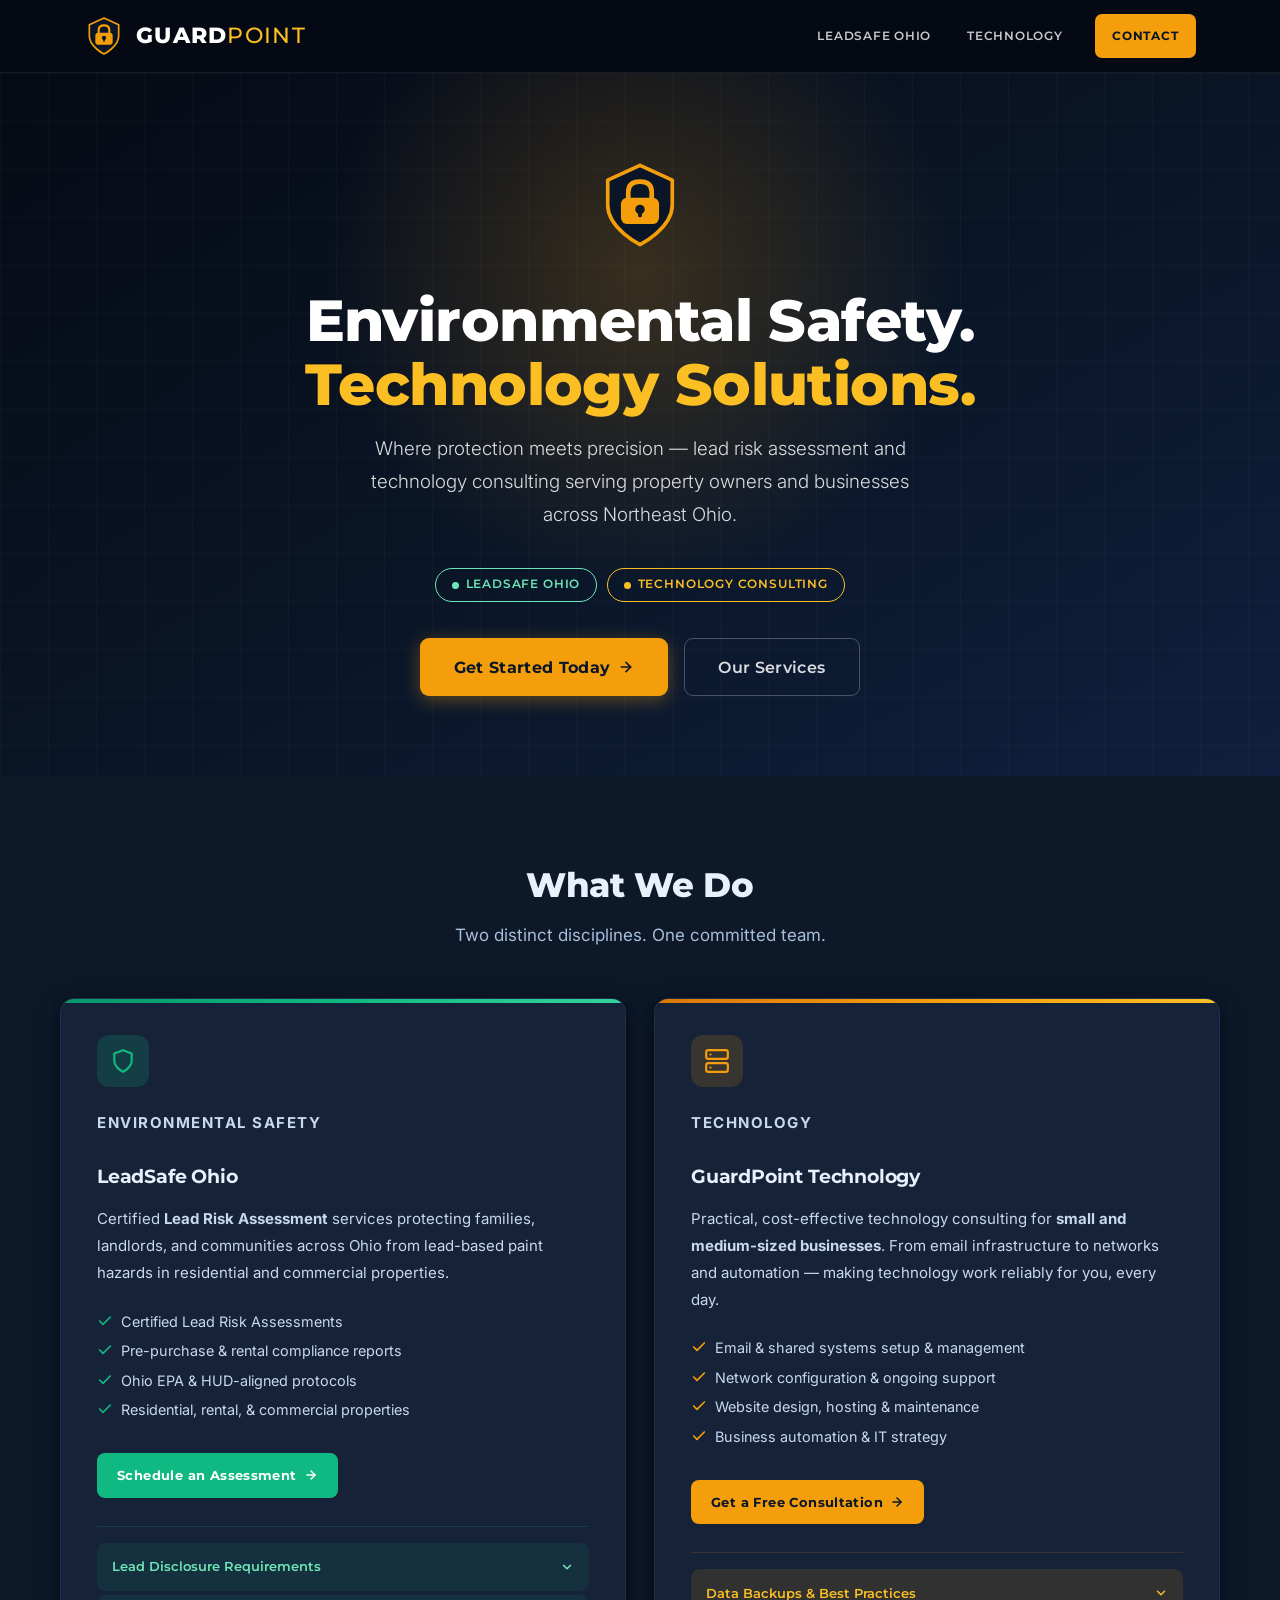
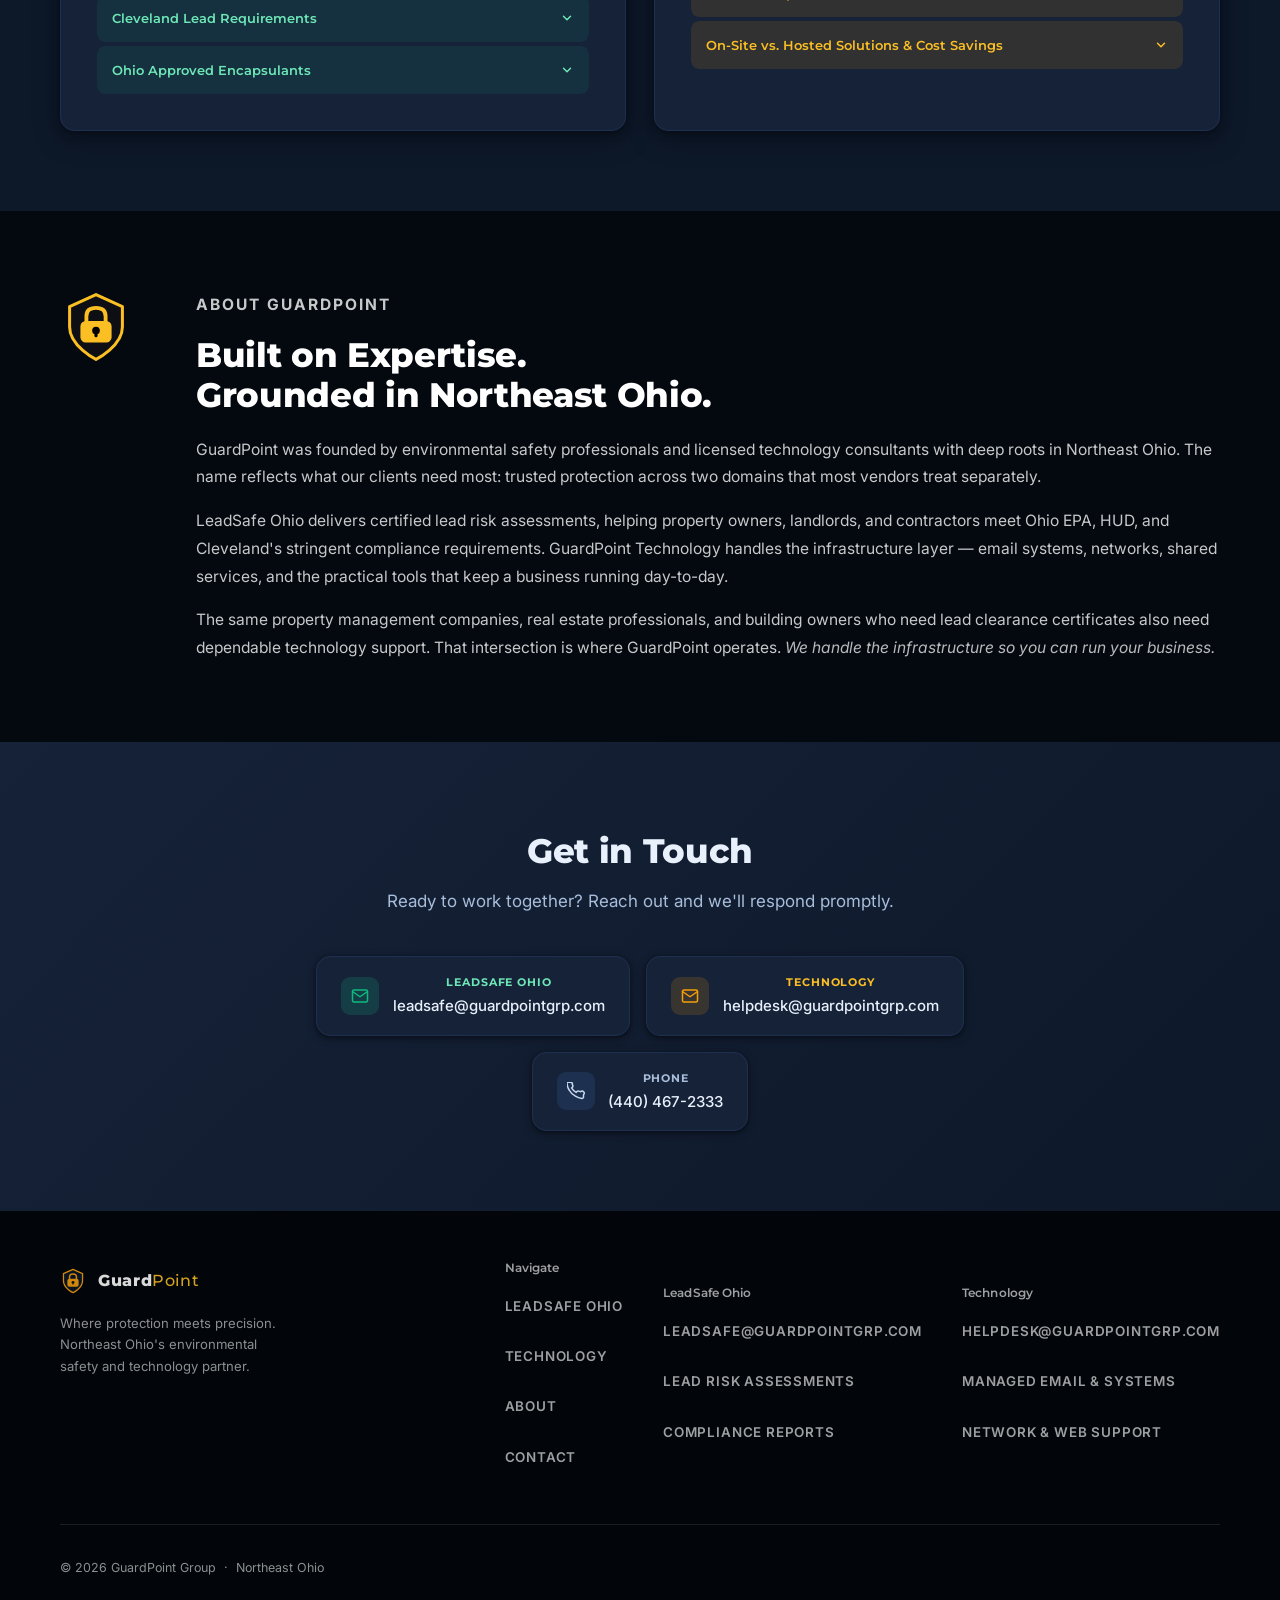
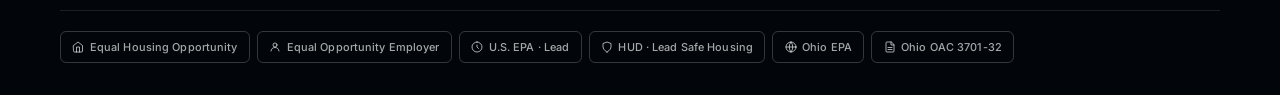
==== commit 1a103e27: "Improve site: mobile nav, hero CTA, SEO/ADA polish, supporting files - Add hamburger menu with anima" ====
--- a/index.html
+++ b/index.html
@@ -59,12 +59,6 @@
     *,*::before,*::after{box-sizing:border-box;margin:0;padding:0}
     h1,h2,h3,h4{text-wrap:balance;text-rendering:optimizeLegibility}
     :root{--bg-header:rgba(6,10,20,0.97);--bg-hero-a:#060A14;--bg-hero-b:#0A1628;--bg-hero-c:#0F1F3D;--bg-about:#04080F;--bg-footer:#020509;--navy:#0A1628;--navy-dk:#060A14;--navy-lt:#152238;--accent:#F59E0B;--accent-dk:#D97706;--accent-lt:rgba(245,158,11,0.15);--accent-md:#FBBF24;--accent-50:#10140A;--accent-gl:rgba(245,158,11,0.2);--accent-tag:#FBBF24;--gray-w:#5E7799;--gray-50:#0D1829;--gray-100:#162238;--gray-500:#A7BDD9;--gray-600:#C8D8EE;--gray-800:#E8F0FC;--emerald:#10b981;--em-dark:#059669;--em-lt:rgba(16,185,129,0.18);--em-200:#6ee7b7;--white:#ffffff;--font:'Inter',system-ui,-apple-system,sans-serif;--font-display:'Montserrat',system-ui,-apple-system,sans-serif;--radius:14px;--focus:#FBBF24}
-    body.theme-forest{--bg-header:rgba(11,23,14,0.97);--bg-hero-a:#0A1610;--bg-hero-b:#162D20;--bg-hero-c:#1A3D28;--bg-about:#081410;--bg-footer:#050C08;--navy:#162D20;--navy-dk:#0A1610;--navy-lt:#1E4030;--accent:#C47B35;--accent-dk:#A0602A;--accent-lt:#F5E6D0;--accent-md:#D4956A;--accent-50:#FDF6EE;--accent-gl:rgba(196,123,53,0.18);--accent-tag:#7A4420;--gray-50:#F7F6F4;--gray-100:#EAE5DC}
-    body.theme-crimson{--bg-header:rgba(14,18,24,0.97);--bg-hero-a:#0E1218;--bg-hero-b:#1C2430;--bg-hero-c:#1E2C40;--bg-about:#0A0E14;--bg-footer:#06080E;--navy:#1C2430;--navy-dk:#0E1218;--navy-lt:#283444;--accent:#DC2626;--accent-dk:#B91C1C;--accent-lt:#FEE2E2;--accent-md:#F87171;--accent-50:#FFF5F5;--accent-gl:rgba(220,38,38,0.18);--accent-tag:#991B1B;--gray-50:#F9F9F9;--gray-100:#EBEBEB}
-    body.theme-gold{--bg-header:rgba(8,14,34,0.97);--bg-hero-a:#060C1E;--bg-hero-b:#0F1F3D;--bg-hero-c:#122550;--bg-about:#050A1A;--bg-footer:#03060E;--navy:#0F1F3D;--navy-dk:#060C1E;--navy-lt:#1A3060;--accent:#C9A227;--accent-dk:#A8831E;--accent-lt:#FDF8DC;--accent-md:#E5C84A;--accent-50:#FFFDE7;--accent-gl:rgba(201,162,39,0.18);--accent-tag:#7A5A0A;--gray-50:#FAFAF8;--gray-100:#F0EDD8}
-    body.theme-azure{--bg-header:rgba(10,12,38,0.97);--bg-hero-a:#080A24;--bg-hero-b:#0F1440;--bg-hero-c:#121A55;--bg-about:#060818;--bg-footer:#03040C;--navy:#0F1440;--navy-dk:#080A24;--navy-lt:#1A2464;--accent:#3B82F6;--accent-dk:#2563EB;--accent-lt:#DBEAFE;--accent-md:#60A5FA;--accent-50:#EFF6FF;--accent-gl:rgba(59,130,246,0.2);--accent-tag:#1E40AF;--gray-50:#F8FAFF;--gray-100:#E0E8F8}
-    body.theme-teal{--bg-header:rgba(9,16,24,0.97);--bg-hero-a:#090F18;--bg-hero-b:#182535;--bg-hero-c:#1A2E44;--bg-about:#060D14;--bg-footer:#03070C;--navy:#182535;--navy-dk:#090F18;--navy-lt:#223344;--accent:#0D9488;--accent-dk:#0F766E;--accent-lt:#CCFBF1;--accent-md:#2DD4BF;--accent-50:#F0FDFA;--accent-gl:rgba(13,148,136,0.2);--accent-tag:#134E4A;--gray-50:#F5FAF9;--gray-100:#D8F0EC}
-
     html{scroll-behavior:smooth;-webkit-text-size-adjust:100%;font-synthesis:none}
     @media (prefers-reduced-motion:reduce){html{scroll-behavior:auto}*,*::before,*::after{animation-duration:.01ms !important;animation-iteration-count:1 !important;transition-duration:.01ms !important;scroll-behavior:auto !important}}
     body{font-family:var(--font);font-optical-sizing:auto;-webkit-font-smoothing:antialiased;-moz-osx-font-smoothing:grayscale;color:var(--gray-800);background:#060A14;line-height:1.7}
@@ -202,7 +196,7 @@
     .footer-top{display:flex;align-items:flex-start;justify-content:space-between;flex-wrap:wrap;gap:1.5rem}
     .footer-brand p{font-family:var(--font);font-size:.82rem;color:rgba(255,255,255,0.55);line-height:1.65;max-width:28ch;margin-top:.6rem}
     .footer-nav{display:flex;gap:2.5rem;flex-wrap:wrap}
-    .footer-col h4{font-family:var(--font-display);font-size:.72rem;font-weight:600;letter-spacing:.01em;color:rgba(255,255,255,0.62);margin-bottom:.75rem;text-transform:uppercase}
+    .footer-col h4{font-family:var(--font-display);font-size:.72rem;font-weight:600;letter-spacing:.01em;color:rgba(255,255,255,0.62);margin-bottom:.75rem}
     .footer-col a{display:block;font-family:var(--font);font-size:.84rem;color:rgba(255,255,255,0.62);text-decoration:none;margin-bottom:.4rem;transition:color .15s;padding:.25rem 0}
     .footer-col a:hover{color:#fff}
     .footer-divider{border:none;border-top:1px solid rgba(255,255,255,0.1)}
@@ -212,21 +206,34 @@
     .cb{display:inline-flex;align-items:center;gap:.35rem;padding:.35rem .7rem;border:1px solid rgba(255,255,255,0.2);border-radius:6px;text-decoration:none;color:rgba(255,255,255,0.65);font-family:var(--font);font-size:.68rem;font-weight:500;letter-spacing:.01em;transition:color .15s,border-color .15s,background .15s;white-space:nowrap;min-height:28px}
     .cb:hover{color:#fff;border-color:rgba(255,255,255,0.4);background:rgba(255,255,255,0.06)}
 
-    /* THEME PICKER */
-    .tp{position:fixed;bottom:1.5rem;right:1.5rem;display:flex;align-items:center;gap:.45rem;background:rgba(4,8,18,0.88);backdrop-filter:blur(8px);-webkit-backdrop-filter:blur(8px);padding:.45rem .7rem;border-radius:99px;border:1px solid rgba(255,255,255,0.1);z-index:999}
-    .tp-label{font-family:var(--font-display);font-size:.58rem;font-weight:700;letter-spacing:.08em;text-transform:uppercase;color:rgba(255,255,255,0.55);padding-right:.35rem}
-    .tp-btn{width:22px;height:22px;border-radius:50%;border:2px solid transparent;cursor:pointer;transition:transform .15s,border-color .15s;padding:0}
-    .tp-btn:hover{transform:scale(1.25)}
-    .tp-btn:focus-visible{outline:3px solid var(--focus);outline-offset:2px}
-    .tp-btn.active{border-color:#fff;transform:scale(1.1)}
+    /* HERO CTA BUTTONS */
+    .hero-cta{display:flex;gap:1rem;justify-content:center;flex-wrap:wrap;margin-top:2.25rem}
+    .btn-hero-primary{font-family:var(--font-display);display:inline-flex;align-items:center;gap:.5rem;padding:.9rem 2.1rem;background:var(--accent);color:#0A1628;border-radius:9px;font-size:1rem;font-weight:700;letter-spacing:.02em;text-decoration:none;transition:background .18s,transform .18s,box-shadow .18s;min-height:48px;box-shadow:0 4px 18px rgba(245,158,11,0.35)}
+    .btn-hero-primary:hover{background:var(--accent-dk);transform:translateY(-2px);box-shadow:0 8px 28px rgba(245,158,11,0.45);color:#fff}
+    .btn-hero-secondary{font-family:var(--font-display);display:inline-flex;align-items:center;gap:.5rem;padding:.9rem 2.1rem;background:transparent;color:rgba(255,255,255,0.85);border-radius:9px;font-size:1rem;font-weight:600;letter-spacing:.02em;text-decoration:none;transition:color .18s,background .18s,border-color .18s;min-height:48px;border:1.5px solid rgba(255,255,255,0.25)}
+    .btn-hero-secondary:hover{color:#fff;background:rgba(255,255,255,0.08);border-color:rgba(255,255,255,0.45)}
+
+    /* MOBILE NAV TOGGLE */
+    .nav-toggle{display:none;flex-direction:column;justify-content:center;align-items:center;gap:5px;width:44px;height:44px;padding:0;background:transparent;border:none;cursor:pointer;border-radius:8px;transition:background .15s}
+    .nav-toggle:hover{background:rgba(255,255,255,0.08)}
+    .nav-toggle:focus-visible{outline:3px solid var(--focus);outline-offset:2px;border-radius:8px}
+    .nav-toggle-bar{display:block;width:22px;height:2px;background:#fff;border-radius:2px;transition:transform .22s ease,opacity .15s ease}
+    .nav-toggle[aria-expanded="true"] .nav-toggle-bar:nth-child(1){transform:translateY(7px) rotate(45deg)}
+    .nav-toggle[aria-expanded="true"] .nav-toggle-bar:nth-child(2){opacity:0;transform:scaleX(0)}
+    .nav-toggle[aria-expanded="true"] .nav-toggle-bar:nth-child(3){transform:translateY(-7px) rotate(-45deg)}
 
     /* RESPONSIVE */
     @media(max-width:720px){
       nav{display:none}
+      nav.nav-open{display:flex;flex-direction:column;position:fixed;top:72px;left:0;right:0;background:rgba(6,10,20,0.98);backdrop-filter:blur(14px);-webkit-backdrop-filter:blur(14px);padding:1rem 1.5rem 1.75rem;border-bottom:1px solid rgba(255,255,255,0.12);z-index:199;gap:0;animation:navSlideIn .2s ease}
+      nav.nav-open a{font-size:.9rem;padding:.8rem .25rem;border-bottom:1px solid rgba(255,255,255,0.07);width:100%;letter-spacing:.04em}
+      nav.nav-open .nav-cta{margin-top:.75rem;text-align:center;justify-content:center;border-bottom:none;border-radius:8px}
+      .nav-toggle{display:flex}
       .about-inner{grid-template-columns:1fr;text-align:center;gap:1.5rem}
       .about-logo{margin:0 auto}
       .footer-top{flex-direction:column}
     }
+    @keyframes navSlideIn{from{opacity:0;transform:translateY(-8px)}to{opacity:1;transform:translateY(0)}}
 
     /* Screen-reader only utility */
     .sr-only{position:absolute;width:1px;height:1px;padding:0;margin:-1px;overflow:hidden;clip:rect(0,0,0,0);white-space:nowrap;border:0}
@@ -365,11 +372,16 @@
       </svg>
       <span class="logo-wordmark">GUARD<em>POINT</em></span>
     </a>
-    <nav aria-label="Primary navigation">
+    <nav id="primary-nav" aria-label="Primary navigation">
       <a href="#leadsafe">LeadSafe Ohio</a>
       <a href="#technology">Technology</a>
       <a href="#contact" class="nav-cta">Contact</a>
     </nav>
+    <button class="nav-toggle" id="nav-toggle" aria-controls="primary-nav" aria-expanded="false" aria-label="Open navigation menu">
+      <span class="nav-toggle-bar"></span>
+      <span class="nav-toggle-bar"></span>
+      <span class="nav-toggle-bar"></span>
+    </button>
   </div>
 </header>
 
@@ -411,6 +423,14 @@
       <span class="badge badge-accent">
         <span class="badge-dot" aria-hidden="true"></span>Technology Consulting
       </span>
+    </div>
+
+    <div class="hero-cta">
+      <a href="#contact" class="btn-hero-primary">
+        Get Started Today
+        <svg width="16" height="16" viewBox="0 0 24 24" fill="none" stroke="currentColor" stroke-width="2.5" stroke-linecap="round" stroke-linejoin="round" aria-hidden="true" focusable="false"><line x1="5" y1="12" x2="19" y2="12"/><polyline points="12 5 19 12 12 19"/></svg>
+      </a>
+      <a href="#services" class="btn-hero-secondary">Our Services</a>
     </div>
 
   </div>
@@ -806,6 +826,84 @@
 </footer>
 
 
+<!-- FAQ structured data — FAQPage schema for accordion content -->
+<script type="application/ld+json">
+{
+  "@context": "https://schema.org",
+  "@type": "FAQPage",
+  "mainEntity": [
+    {
+      "@type": "Question",
+      "name": "What are the lead disclosure requirements for pre-1978 housing?",
+      "acceptedAnswer": {
+        "@type": "Answer",
+        "text": "Under 42 U.S.C. § 4852d and 40 CFR Part 745, sellers and landlords of pre-1978 residential housing must disclose all known lead-based paint hazards before sale or lease. They must provide the EPA pamphlet \"Protect Your Family from Lead in Your Home,\" complete a signed Lead Disclosure Addendum retained for at least 3 years, and allow buyers a 10-day inspection period. Penalties can reach $19,507 per violation."
+      }
+    },
+    {
+      "@type": "Question",
+      "name": "What are Cleveland's lead-safe housing requirements for landlords?",
+      "acceptedAnswer": {
+        "@type": "Answer",
+        "text": "Cleveland's Lead Safe Housing Ordinance (Chapter 365) requires landlords to obtain a Lead Safe Certificate before renting any pre-1978 residential property. The certificate is valid for 2 years and requires visual assessment plus dust-wipe sampling. It is managed by the Cleveland Department of Public Health, Division of Environment. Non-compliant landlords may face rental registration suspension and fines."
+      }
+    },
+    {
+      "@type": "Question",
+      "name": "What encapsulants are approved for lead paint in Ohio?",
+      "acceptedAnswer": {
+        "@type": "Answer",
+        "text": "Ohio EPA maintains a registry of approved encapsulants under Ohio Administrative Code 3701-32. Products must meet ASTM E1795 or ASTM E1797 standards. Commonly approved products include Fiberlock Safe Encapsulant, SealBest, and Zinsser Bulls Eye 1-2-3. Application must be performed by an Ohio-certified lead abatement contractor, with re-inspection every 1–3 years."
+      }
+    },
+    {
+      "@type": "Question",
+      "name": "What are backup best practices for small businesses?",
+      "acceptedAnswer": {
+        "@type": "Answer",
+        "text": "Follow the 3-2-1 Rule: keep 3 copies of your data on 2 different media types with 1 stored offsite or in the cloud. Run daily incremental and weekly full backups. Test restores quarterly. Use air-gapped or immutable backups to protect against ransomware. Encrypt all backup data at rest and in transit. Retain at least 30 days of restore points."
+      }
+    },
+    {
+      "@type": "Question",
+      "name": "Should a small business use on-site or cloud-hosted technology solutions?",
+      "acceptedAnswer": {
+        "@type": "Answer",
+        "text": "The right choice depends on your size, data sensitivity, and budget. On-site offers full data control with no recurring fees but requires local maintenance. Cloud-hosted provides predictable monthly costs and easy scaling. A hybrid approach — keeping sensitive data on-prem while using cloud for email and collaboration — works best for most small businesses. Moving from in-house Exchange to Microsoft 365 typically saves $3,000–$8,000/year over 5 years."
+      }
+    }
+  ]
+}
+</script>
+
+<script>
+(function(){
+  var toggle=document.getElementById('nav-toggle');
+  var nav=document.getElementById('primary-nav');
+  if(!toggle||!nav)return;
+  toggle.addEventListener('click',function(){
+    var expanded=this.getAttribute('aria-expanded')==='true';
+    this.setAttribute('aria-expanded',String(!expanded));
+    this.setAttribute('aria-label',expanded?'Open navigation menu':'Close navigation menu');
+    nav.classList.toggle('nav-open');
+  });
+  nav.querySelectorAll('a').forEach(function(a){
+    a.addEventListener('click',function(){
+      toggle.setAttribute('aria-expanded','false');
+      toggle.setAttribute('aria-label','Open navigation menu');
+      nav.classList.remove('nav-open');
+    });
+  });
+  // Close on outside click
+  document.addEventListener('click',function(e){
+    if(nav.classList.contains('nav-open')&&!nav.contains(e.target)&&!toggle.contains(e.target)){
+      toggle.setAttribute('aria-expanded','false');
+      toggle.setAttribute('aria-label','Open navigation menu');
+      nav.classList.remove('nav-open');
+    }
+  });
+})();
+</script>
 
 </body>
 </html>
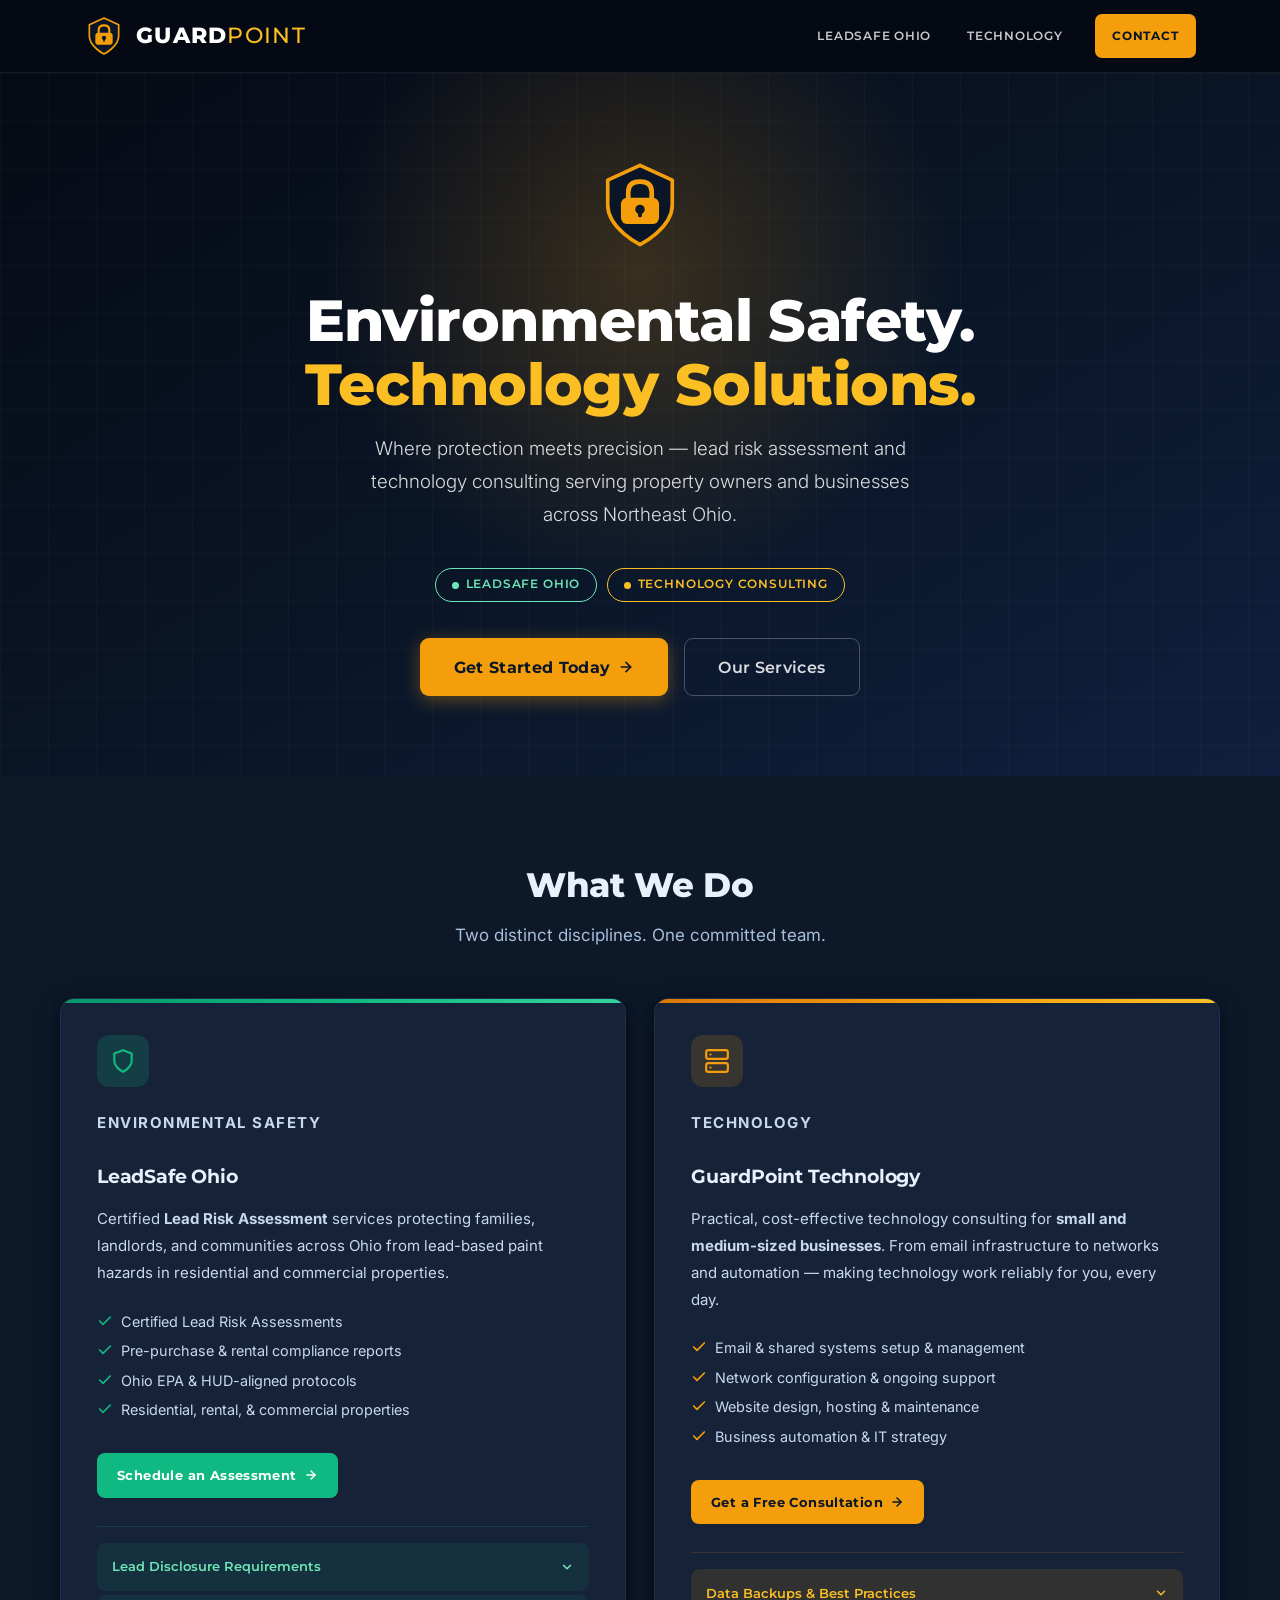
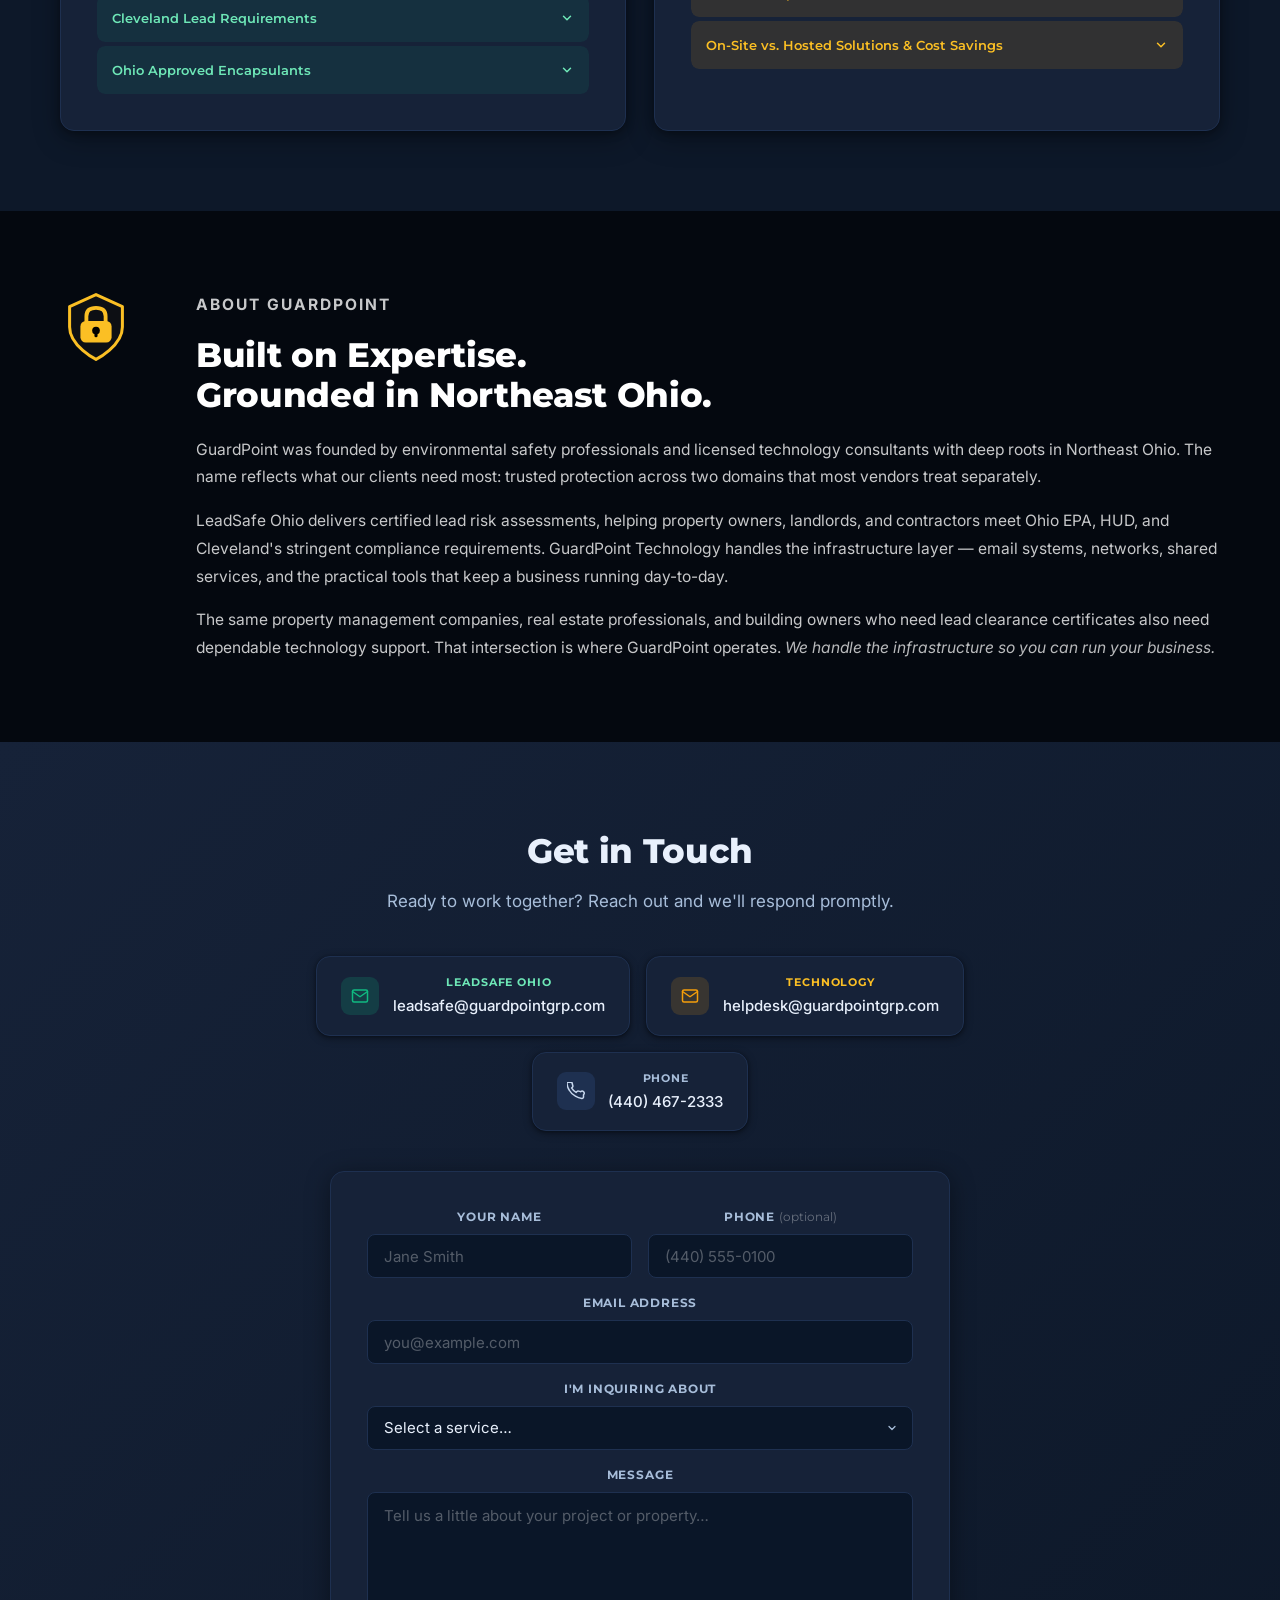
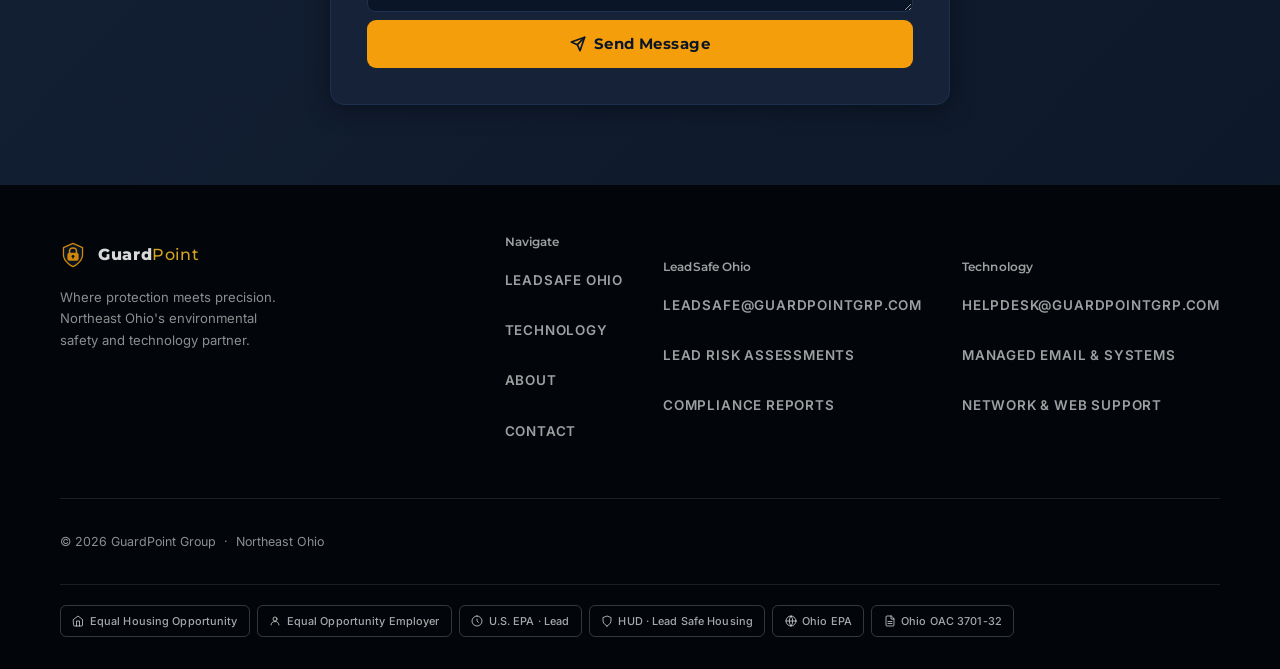
==== commit c6bc7e35: "Add Web3Forms contact form to contact section - Replaces mailto-only links with a full embedded form" ====
--- a/index.html
+++ b/index.html
@@ -189,6 +189,27 @@
     .label-accent{color:var(--accent-md)}
     .label-gray{color:var(--gray-500)}
     .contact-address{font-style:normal;display:contents}
+
+    /* CONTACT FORM */
+    .contact-form-wrap{max-width:620px;margin:2.5rem auto 0;background:#162238;border:1px solid #1E3050;border-radius:var(--radius);padding:2.25rem;box-shadow:0 4px 24px rgba(0,0,0,0.4)}
+    .form-grid{display:grid;grid-template-columns:1fr 1fr;gap:1rem}
+    .form-field{display:flex;flex-direction:column;gap:.4rem}
+    .form-field.full{grid-column:1/-1}
+    .form-field label{font-family:var(--font-display);font-size:.72rem;font-weight:700;letter-spacing:.07em;text-transform:uppercase;color:var(--gray-500)}
+    .form-field input,.form-field select,.form-field textarea{font-family:var(--font);font-size:.9375rem;color:var(--gray-800);background:#0A1628;border:1px solid #1E3050;border-radius:8px;padding:.7rem 1rem;transition:border-color .18s,box-shadow .18s;outline:none;min-height:44px;width:100%}
+    .form-field input::placeholder,.form-field textarea::placeholder{color:rgba(255,255,255,0.3)}
+    .form-field select{appearance:none;background-image:url("data:image/svg+xml,%3Csvg xmlns='http://www.w3.org/2000/svg' width='12' height='12' viewBox='0 0 24 24' fill='none' stroke='%23A7BDD9' stroke-width='2.5' stroke-linecap='round' stroke-linejoin='round'%3E%3Cpolyline points='6 9 12 15 18 9'/%3E%3C/svg%3E");background-repeat:no-repeat;background-position:right .85rem center;padding-right:2.2rem;cursor:pointer}
+    .form-field select option{background:#162238}
+    .form-field input:focus,.form-field select:focus,.form-field textarea:focus{border-color:var(--accent);box-shadow:0 0 0 3px rgba(245,158,11,0.15)}
+    .form-field textarea{resize:vertical;min-height:120px;line-height:1.6}
+    .form-submit{width:100%;padding:.85rem;background:var(--accent);color:#0A1628;border:none;border-radius:9px;font-family:var(--font-display);font-size:.95rem;font-weight:700;letter-spacing:.03em;cursor:pointer;transition:background .18s,transform .18s,box-shadow .18s;min-height:48px;display:flex;align-items:center;justify-content:center;gap:.5rem;margin-top:.5rem}
+    .form-submit:hover{background:var(--accent-dk);transform:translateY(-1px);box-shadow:0 6px 20px rgba(245,158,11,0.35)}
+    .form-submit:disabled{opacity:.6;cursor:not-allowed;transform:none}
+    .form-success{display:none;text-align:center;padding:2rem 1rem}
+    .form-success svg{margin:0 auto 1rem;display:block}
+    .form-success h3{font-family:var(--font-display);font-size:1.2rem;font-weight:700;color:#fff;margin-bottom:.5rem}
+    .form-success p{font-family:var(--font);color:var(--gray-500);font-size:.9375rem}
+    @media(max-width:600px){.form-grid{grid-template-columns:1fr}}
 
     /* FOOTER */
     footer{background:var(--bg-footer);color:rgba(255,255,255,0.62);padding:3rem 1.5rem 2rem}
@@ -687,6 +708,7 @@
     <h2 id="contact-heading">Get in Touch</h2>
     <p class="contact-lead">Ready to work together? Reach out and we'll respond promptly.</p>
 
+    <!-- Quick contact cards -->
     <address class="contact-address">
     <div class="contact-options">
 
@@ -730,6 +752,66 @@
 
     </div>
     </address>
+
+    <!-- Contact Form -->
+    <div class="contact-form-wrap">
+      <form id="contact-form" action="https://api.web3forms.com/submit" method="POST" novalidate>
+        <input type="hidden" name="access_key" value="12c82faf-79df-4fd1-bbbd-5d4ded0e80e7">
+        <input type="hidden" name="subject" value="New inquiry from GuardPoint website">
+        <input type="hidden" name="from_name" value="GuardPoint Website">
+        <input type="checkbox" name="botcheck" style="display:none">
+
+        <div class="form-grid">
+
+          <div class="form-field">
+            <label for="cf-name">Your Name</label>
+            <input type="text" id="cf-name" name="name" placeholder="Jane Smith" required autocomplete="name">
+          </div>
+
+          <div class="form-field">
+            <label for="cf-phone">Phone <span style="font-weight:400;text-transform:none;letter-spacing:0;color:rgba(255,255,255,0.35)">(optional)</span></label>
+            <input type="tel" id="cf-phone" name="phone" placeholder="(440) 555-0100" autocomplete="tel">
+          </div>
+
+          <div class="form-field full">
+            <label for="cf-email">Email Address</label>
+            <input type="email" id="cf-email" name="email" placeholder="you@example.com" required autocomplete="email">
+          </div>
+
+          <div class="form-field full">
+            <label for="cf-service">I'm inquiring about</label>
+            <select id="cf-service" name="service" required>
+              <option value="" disabled selected>Select a service…</option>
+              <option value="Lead Risk Assessment">Lead Risk Assessment (LeadSafe Ohio)</option>
+              <option value="Cleveland Lead Safe Certificate">Cleveland Lead Safe Certificate</option>
+              <option value="Technology Consulting">Technology Consulting</option>
+              <option value="Email & Network Setup">Email &amp; Network Setup</option>
+              <option value="General Inquiry">General Inquiry</option>
+            </select>
+          </div>
+
+          <div class="form-field full">
+            <label for="cf-message">Message</label>
+            <textarea id="cf-message" name="message" placeholder="Tell us a little about your project or property…" required></textarea>
+          </div>
+
+        </div>
+
+        <button type="submit" class="form-submit" id="cf-submit">
+          <svg width="16" height="16" viewBox="0 0 24 24" fill="none" stroke="currentColor" stroke-width="2.5" stroke-linecap="round" stroke-linejoin="round" aria-hidden="true"><line x1="22" y1="2" x2="11" y2="13"/><polygon points="22 2 15 22 11 13 2 9 22 2"/></svg>
+          Send Message
+        </button>
+
+      </form>
+
+      <!-- Success state -->
+      <div class="form-success" id="cf-success" aria-live="polite">
+        <svg width="52" height="52" viewBox="0 0 24 24" fill="none" stroke="#10b981" stroke-width="2" stroke-linecap="round" stroke-linejoin="round" aria-hidden="true"><circle cx="12" cy="12" r="10"/><polyline points="20 6 9 17 4 12"/></svg>
+        <h3>Message sent!</h3>
+        <p>We'll get back to you within one business day.</p>
+      </div>
+    </div>
+
   </div>
 </section>
 
@@ -877,6 +959,41 @@
 </script>
 
 <script>
+// Contact form submission
+(function(){
+  var form=document.getElementById('contact-form');
+  var btn=document.getElementById('cf-submit');
+  var success=document.getElementById('cf-success');
+  if(!form)return;
+  form.addEventListener('submit',function(e){
+    e.preventDefault();
+    btn.disabled=true;
+    btn.innerHTML='<svg width="16" height="16" viewBox="0 0 24 24" fill="none" stroke="currentColor" stroke-width="2.5" stroke-linecap="round" stroke-linejoin="round" aria-hidden="true" style="animation:spin 1s linear infinite"><path d="M21 12a9 9 0 1 1-6.219-8.56"/></svg> Sending…';
+    var data=new FormData(form);
+    fetch('https://api.web3forms.com/submit',{method:'POST',body:data})
+      .then(function(r){return r.json();})
+      .then(function(d){
+        if(d.success){
+          form.style.display='none';
+          success.style.display='block';
+        } else {
+          btn.disabled=false;
+          btn.innerHTML='<svg width="16" height="16" viewBox="0 0 24 24" fill="none" stroke="currentColor" stroke-width="2.5" stroke-linecap="round" stroke-linejoin="round" aria-hidden="true"><line x1="22" y1="2" x2="11" y2="13"/><polygon points="22 2 15 22 11 13 2 9 22 2"/></svg> Send Message';
+          alert('Something went wrong — please email us directly at helpdesk@guardpointgrp.com');
+        }
+      })
+      .catch(function(){
+        btn.disabled=false;
+        btn.innerHTML='<svg width="16" height="16" viewBox="0 0 24 24" fill="none" stroke="currentColor" stroke-width="2.5" stroke-linecap="round" stroke-linejoin="round" aria-hidden="true"><line x1="22" y1="2" x2="11" y2="13"/><polygon points="22 2 15 22 11 13 2 9 22 2"/></svg> Send Message';
+        alert('Network error — please try again or email helpdesk@guardpointgrp.com');
+      });
+  });
+})();
+</script>
+<style>@keyframes spin{to{transform:rotate(360deg)}}</style>
+
+<script>
+// Nav toggle
 (function(){
   var toggle=document.getElementById('nav-toggle');
   var nav=document.getElementById('primary-nav');
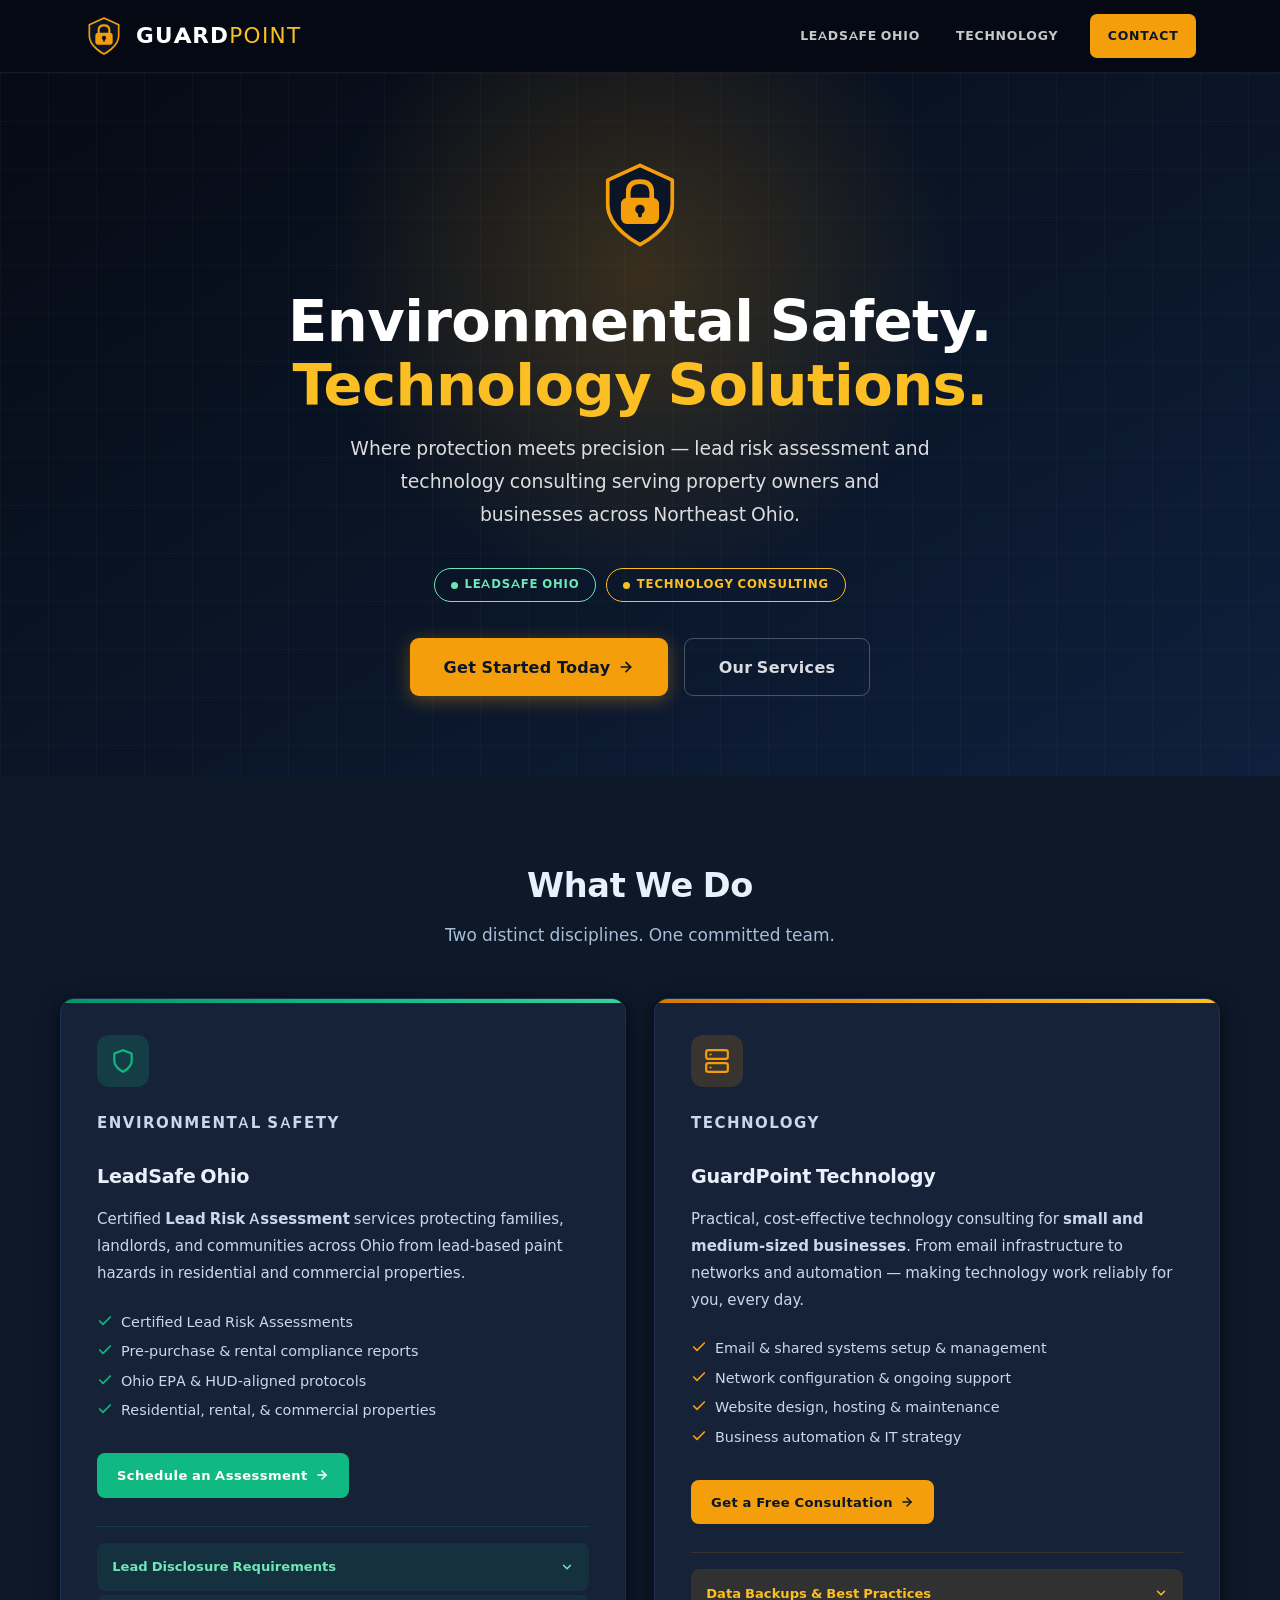
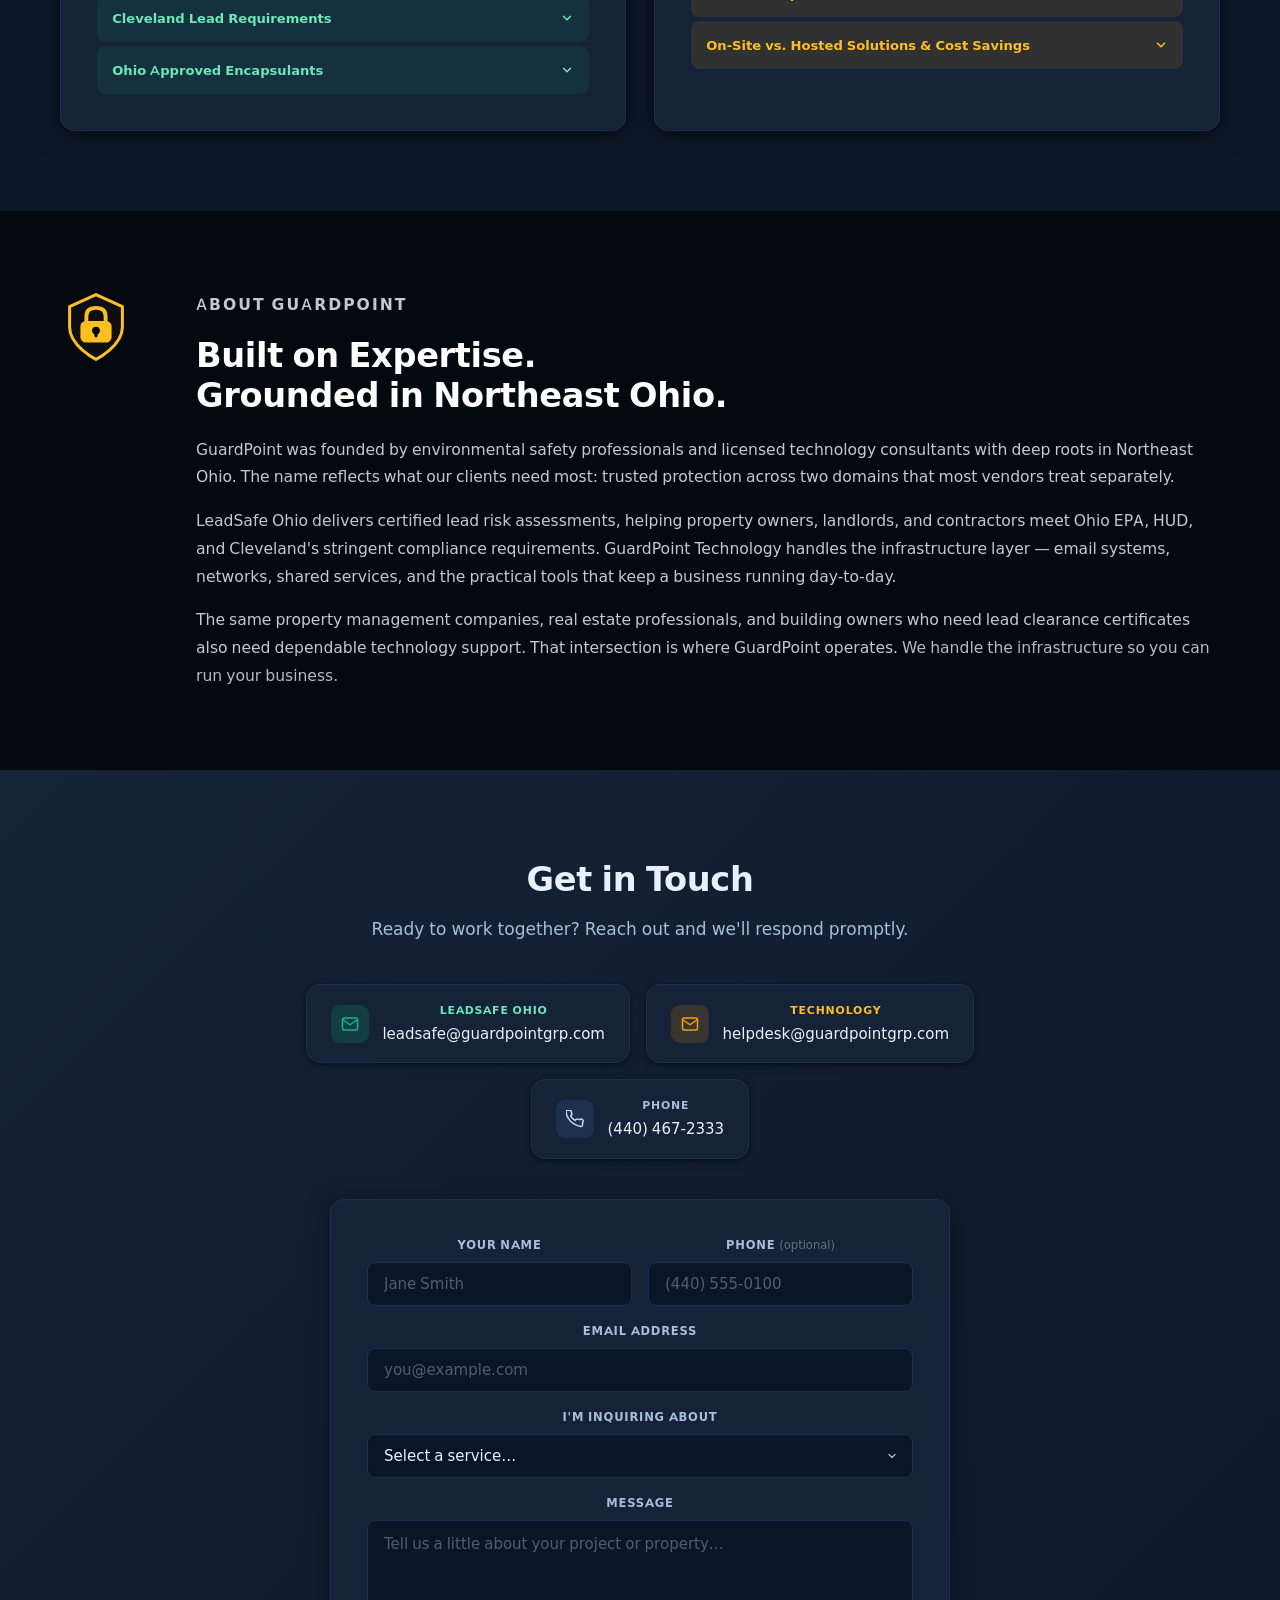
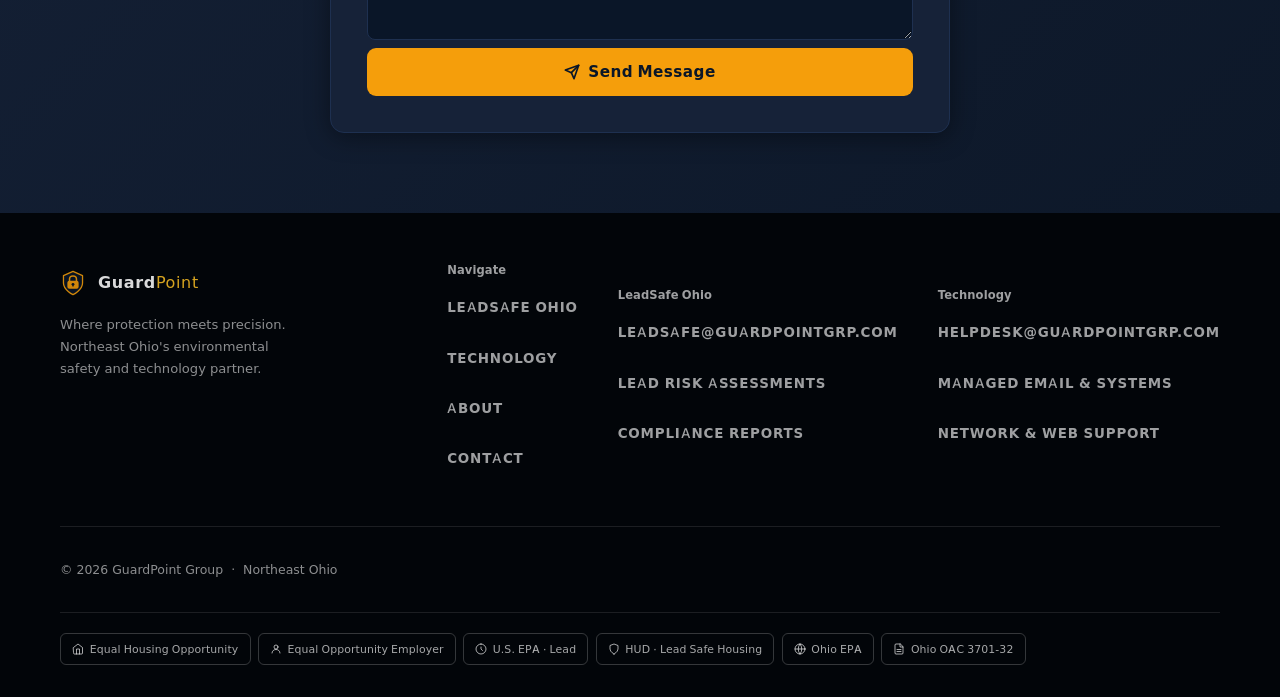
==== commit 49ba807f: "Perf: self-host fonts, preload LCP font, fix structured data logo - Self-host Inter (300/400/500) an" ====
--- a/index.html
+++ b/index.html
@@ -9,20 +9,20 @@
   <meta name="color-scheme" content="dark">
   <meta name="theme-color" content="#060A14">
 
-  <!-- Primary SEO -->
+
   <title>GuardPoint | Lead Risk Assessment &amp; Technology Consulting — Northeast Ohio</title>
   <meta name="description" content="GuardPoint Group — certified lead risk assessment (LeadSafe Ohio) and small business technology consulting serving Cleveland and Northeast Ohio. Ohio EPA, HUD, and Cleveland Lead Safe Certificate compliant.">
   <meta name="keywords" content="lead risk assessment Ohio, lead paint inspection Northeast Ohio, Cleveland Lead Safe Certificate, Ohio EPA lead compliance, HUD lead clearance, technology consulting Ohio, small business IT support Cleveland, managed IT services Northeast Ohio">
   <meta name="author" content="GuardPoint Group">
   <link rel="canonical" href="https://guardpointgrp.com/">
 
-  <!-- Geo / local SEO -->
+
   <meta name="geo.region" content="US-OH">
   <meta name="geo.placename" content="Cleveland, Northeast Ohio">
   <meta name="geo.position" content="41.4993;-81.6944">
   <meta name="ICBM" content="41.4993, -81.6944">
 
-  <!-- Open Graph -->
+
   <meta property="og:type" content="website">
   <meta property="og:site_name" content="GuardPoint Group">
   <meta property="og:title" content="GuardPoint | Lead Risk Assessment &amp; Technology Consulting — Northeast Ohio">
@@ -34,26 +34,27 @@
   <meta property="og:image:height" content="630">
   <meta property="og:image:alt" content="GuardPoint Group — LeadSafe Ohio and Technology Consulting serving Northeast Ohio">
 
-  <!-- Twitter Card -->
+
   <meta name="twitter:card" content="summary_large_image">
   <meta name="twitter:title" content="GuardPoint | Lead Risk Assessment &amp; Technology — Northeast Ohio">
   <meta name="twitter:description" content="Certified lead risk assessment and technology consulting for Northeast Ohio property owners and businesses.">
   <meta name="twitter:image" content="https://guardpointgrp.com/og-image.png">
   <meta name="twitter:image:alt" content="GuardPoint Group — LeadSafe Ohio and Technology Consulting">
 
-  <!-- Favicon: Heraldic shield — GuardPoint Guardian Lock mark -->
-  <link rel="icon" type="image/svg+xml" href="data:image/svg+xml,%3Csvg xmlns='http://www.w3.org/2000/svg' viewBox='0 0 60 60'%3E%3Cpath d='M30 57 C30 57 52 46 52 30 V13 L30 3 L8 13 V30 C8 46 30 57 30 57 Z' fill='%230A1628' stroke='%23F59E0B' stroke-width='3' stroke-linejoin='round'/%3E%3Cpath d='M22 27 V21 Q22 14 30 14 Q38 14 38 21 V27' stroke='%23F59E0B' stroke-width='3.2' stroke-linecap='round' stroke-linejoin='round' fill='none'/%3E%3Crect x='17' y='25' width='26' height='18' rx='4.5' fill='%23F59E0B'/%3E%3Ccircle cx='30' cy='33' r='3.2' fill='%230A1628'/%3E%3Crect x='28.7' y='33' width='2.6' height='5.5' rx='1.3' fill='%230A1628'/%3E%3C/svg%3E">
-  <link rel="apple-touch-icon" href="data:image/svg+xml,%3Csvg xmlns='http://www.w3.org/2000/svg' viewBox='0 0 60 60'%3E%3Cpath d='M30 57 C30 57 52 46 52 30 V13 L30 3 L8 13 V30 C8 46 30 57 30 57 Z' fill='%230A1628' stroke='%23F59E0B' stroke-width='3' stroke-linejoin='round'/%3E%3C/svg%3E">
-
-  <!-- Resource hints -->
-  <link rel="preconnect" href="https://fonts.googleapis.com">
-  <link rel="preconnect" href="https://fonts.gstatic.com" crossorigin>
-  <link rel="dns-prefetch" href="https://fonts.googleapis.com">
-  <link rel="dns-prefetch" href="https://fonts.gstatic.com">
-
-  <!-- Fonts: Montserrat display + Inter body — async non-blocking, display:swap -->
-  <link rel="preload" as="style" href="https://fonts.googleapis.com/css2?family=Montserrat:wght@400;500;600;700;800&amp;family=Inter:ital,wght@0,300;0,400;0,500;0,600;1,400&amp;display=swap" onload="this.rel='stylesheet';this.onload=null">
-  <noscript><link rel="stylesheet" href="https://fonts.googleapis.com/css2?family=Montserrat:wght@400;500;600;700;800&amp;family=Inter:ital,wght@0,300;0,400;0,500;0,600;1,400&amp;display=swap"></noscript>
+
+
+  <link rel="icon" type="image/x-icon" href="/favicon.ico">
+  <link rel="icon" type="image/svg+xml" href="/favicon.svg">
+  <link rel="icon" type="image/png" sizes="32x32" href="/favicon-32x32.png">
+  <link rel="icon" type="image/png" sizes="16x16" href="/favicon-16x16.png">
+  <link rel="apple-touch-icon" sizes="180x180" href="/apple-touch-icon.png">
+  <link rel="manifest" href="/site.webmanifest">
+
+
+
+  <link rel="preload" as="font" type="font/woff2" href="/fonts/Montserrat-800-latin.woff2" crossorigin>
+  <link rel="preload" as="font" type="font/woff2" href="/fonts/Inter-400-latin.woff2" crossorigin>
+  <link rel="stylesheet" href="/fonts/fonts.css">
 
   <style>
     *,*::before,*::after{box-sizing:border-box;margin:0;padding:0}
@@ -263,7 +264,7 @@
     @media print{.tp,header,.skip-link{display:none}body{background:#fff;color:#000}}
   </style>
 
-  <!-- Structured Data — LocalBusiness with dual service divisions -->
+
   <script type="application/ld+json">
   {
     "@context": "https://schema.org",
@@ -274,8 +275,8 @@
         "name": "GuardPoint Group",
         "alternateName": ["GuardPoint", "LeadSafe Ohio", "GuardPoint Technology"],
         "url": "https://guardpointgrp.com/",
-        "logo": "https://guardpointgrp.com/og-image.png",
-        "image": "https://guardpointgrp.com/og-image.png",
+        "logo": "https://guardpointgrp.com/android-chrome-512x512.png",
+        "image": ["https://guardpointgrp.com/og-image.png","https://guardpointgrp.com/android-chrome-512x512.png"],
         "description": "Certified lead risk assessment (LeadSafe Ohio) and small business technology consulting serving Northeast Ohio.",
         "telephone": "+1-440-467-2333",
         "email": "leadsafe@guardpointgrp.com",
@@ -377,13 +378,10 @@
 
 <a class="skip-link" href="#main">Skip to main content</a>
 
-<!-- ═══════════════════════════════════════
-     HEADER
-════════════════════════════════════════ -->
 <header role="banner">
   <div class="header-inner">
     <a href="#" class="logo-link" aria-label="GuardPoint Group — home">
-      <!-- Guardian Lock shield, 40×40 px -->
+
       <svg width="40" height="40" viewBox="0 0 60 60" fill="none" aria-hidden="true" focusable="false">
         <path class="sh-body" d="M30 57 C30 57 52 46 52 30 V13 L30 3 L8 13 V30 C8 46 30 57 30 57 Z" stroke-width="2.5" stroke-linejoin="round"/>
         <path class="sh-shackle" d="M22 27 V21 Q22 14 30 14 Q38 14 38 21 V27" stroke-width="3.2" stroke-linecap="round" stroke-linejoin="round"/>
@@ -406,17 +404,13 @@
   </div>
 </header>
 
-
 <main id="main">
 
-<!-- ═══════════════════════════════════════
-     HERO
-════════════════════════════════════════ -->
 <section class="hero" aria-labelledby="hero-heading">
   <div class="hero-content">
 
     <div class="hero-logo" aria-hidden="true">
-      <!-- Guardian Lock shield, 88×88 px -->
+
       <svg width="88" height="88" viewBox="0 0 60 60" fill="none" focusable="false">
         <path class="sh-body" d="M30 57 C30 57 52 46 52 30 V13 L30 3 L8 13 V30 C8 46 30 57 30 57 Z" stroke-width="2.5" stroke-linejoin="round"/>
         <path class="sh-shackle" d="M22 27 V21 Q22 14 30 14 Q38 14 38 21 V27" stroke-width="3.2" stroke-linecap="round" stroke-linejoin="round"/>
@@ -457,10 +451,6 @@
   </div>
 </section>
 
-
-<!-- ═══════════════════════════════════════
-     SERVICES
-════════════════════════════════════════ -->
 <section class="services" id="services" aria-labelledby="services-heading">
   <div class="section-header">
     <h2 id="services-heading">What We Do</h2>
@@ -469,7 +459,7 @@
 
   <div class="cards">
 
-    <!-- ── Card 1 : LeadSafe Ohio ── -->
+
     <article class="card card-emerald" id="leadsafe" aria-labelledby="leadsafe-heading">
       <div class="card-icon icon-emerald" aria-hidden="true">
         <svg width="26" height="26" viewBox="0 0 24 24" fill="none" stroke="#10b981" stroke-width="2" stroke-linecap="round" stroke-linejoin="round" focusable="false" aria-hidden="true">
@@ -567,7 +557,6 @@
     </article>
 
 
-    <!-- ── Card 2 : Technology ── -->
     <article class="card card-accent" id="technology" aria-labelledby="technology-heading">
       <div class="card-icon icon-accent" aria-hidden="true">
         <svg width="26" height="26" viewBox="0 0 24 24" fill="none" stroke-width="2" stroke-linecap="round" stroke-linejoin="round" style="stroke:var(--accent)" focusable="false" aria-hidden="true">
@@ -655,15 +644,11 @@
   </div>
 </section>
 
-
-<!-- ═══════════════════════════════════════
-     ABOUT
-════════════════════════════════════════ -->
 <section class="about" id="about" aria-labelledby="about-heading">
   <div class="about-inner">
 
     <div class="about-logo" aria-hidden="true">
-      <!-- Guardian Lock shield, muted on dark bg, 72×72 px -->
+
       <svg width="72" height="72" viewBox="0 0 60 60" fill="none" focusable="false">
         <path class="sh-body" d="M30 57 C30 57 52 46 52 30 V13 L30 3 L8 13 V30 C8 46 30 57 30 57 Z" stroke-width="2.5" stroke-linejoin="round"/>
         <path class="sh-shackle" d="M22 27 V21 Q22 14 30 14 Q38 14 38 21 V27" stroke-width="3.2" stroke-linecap="round" stroke-linejoin="round"/>
@@ -699,16 +684,12 @@
   </div>
 </section>
 
-
-<!-- ═══════════════════════════════════════
-     CONTACT
-════════════════════════════════════════ -->
 <section class="contact" id="contact" aria-labelledby="contact-heading">
   <div class="contact-inner">
     <h2 id="contact-heading">Get in Touch</h2>
     <p class="contact-lead">Ready to work together? Reach out and we'll respond promptly.</p>
 
-    <!-- Quick contact cards -->
+
     <address class="contact-address">
     <div class="contact-options">
 
@@ -753,7 +734,7 @@
     </div>
     </address>
 
-    <!-- Contact Form -->
+
     <div class="contact-form-wrap">
       <form id="contact-form" action="https://api.web3forms.com/submit" method="POST" novalidate>
         <input type="hidden" name="access_key" value="12c82faf-79df-4fd1-bbbd-5d4ded0e80e7">
@@ -804,7 +785,7 @@
 
       </form>
 
-      <!-- Success state -->
+
       <div class="form-success" id="cf-success" aria-live="polite">
         <svg width="52" height="52" viewBox="0 0 24 24" fill="none" stroke="#10b981" stroke-width="2" stroke-linecap="round" stroke-linejoin="round" aria-hidden="true"><circle cx="12" cy="12" r="10"/><polyline points="20 6 9 17 4 12"/></svg>
         <h3>Message sent!</h3>
@@ -817,10 +798,6 @@
 
 </main>
 
-
-<!-- ═══════════════════════════════════════
-     FOOTER
-════════════════════════════════════════ -->
 <footer role="contentinfo">
   <div class="footer-inner">
     <div class="footer-top">
@@ -869,7 +846,7 @@
       <p>&copy; <time datetime="2026">2026</time> GuardPoint Group &nbsp;&middot;&nbsp; Northeast Ohio</p>
     </div>
 
-    <!-- Compliance & regulatory badges -->
+
     <div class="compliance-row" role="list" aria-label="Regulatory compliance references">
 
       <a href="https://www.hud.gov/program_offices/fair_housing_equal_opp" target="_blank" rel="noopener noreferrer" class="cb" role="listitem" aria-label="Equal Housing Opportunity — HUD (opens in new tab)">
@@ -907,8 +884,6 @@
   </div>
 </footer>
 
-
-<!-- FAQ structured data — FAQPage schema for accordion content -->
 <script type="application/ld+json">
 {
   "@context": "https://schema.org",
--- a/fonts/fonts.css
+++ b/fonts/fonts.css
@@ -0,0 +1,59 @@
+/* Inter 300 */
+@font-face {
+  font-family: 'Inter';
+  font-style: normal;
+  font-weight: 300;
+  font-display: swap;
+  src: url('/fonts/Inter-300-latin.woff2') format('woff2');
+  unicode-range: U+0000-00FF, U+0131, U+0152-0153, U+02BB-02BC, U+02C6, U+02DA, U+02DC, U+0304, U+0308, U+0329, U+2000-206F, U+20AC, U+2122, U+2191, U+2193, U+2212, U+2215, U+FEFF, U+FFFD;
+}
+
+/* Inter 400 */
+@font-face {
+  font-family: 'Inter';
+  font-style: normal;
+  font-weight: 400;
+  font-display: swap;
+  src: url('/fonts/Inter-400-latin.woff2') format('woff2');
+  unicode-range: U+0000-00FF, U+0131, U+0152-0153, U+02BB-02BC, U+02C6, U+02DA, U+02DC, U+0304, U+0308, U+0329, U+2000-206F, U+20AC, U+2122, U+2191, U+2193, U+2212, U+2215, U+FEFF, U+FFFD;
+}
+
+/* Inter 500 */
+@font-face {
+  font-family: 'Inter';
+  font-style: normal;
+  font-weight: 500;
+  font-display: swap;
+  src: url('/fonts/Inter-500-latin.woff2') format('woff2');
+  unicode-range: U+0000-00FF, U+0131, U+0152-0153, U+02BB-02BC, U+02C6, U+02DA, U+02DC, U+0304, U+0308, U+0329, U+2000-206F, U+20AC, U+2122, U+2191, U+2193, U+2212, U+2215, U+FEFF, U+FFFD;
+}
+
+/* Montserrat 600 */
+@font-face {
+  font-family: 'Montserrat';
+  font-style: normal;
+  font-weight: 600;
+  font-display: swap;
+  src: url('/fonts/Montserrat-600-latin.woff2') format('woff2');
+  unicode-range: U+0000-00FF, U+0131, U+0152-0153, U+02BB-02BC, U+02C6, U+02DA, U+02DC, U+0304, U+0308, U+0329, U+2000-206F, U+20AC, U+2122, U+2191, U+2193, U+2212, U+2215, U+FEFF, U+FFFD;
+}
+
+/* Montserrat 700 */
+@font-face {
+  font-family: 'Montserrat';
+  font-style: normal;
+  font-weight: 700;
+  font-display: swap;
+  src: url('/fonts/Montserrat-700-latin.woff2') format('woff2');
+  unicode-range: U+0000-00FF, U+0131, U+0152-0153, U+02BB-02BC, U+02C6, U+02DA, U+02DC, U+0304, U+0308, U+0329, U+2000-206F, U+20AC, U+2122, U+2191, U+2193, U+2212, U+2215, U+FEFF, U+FFFD;
+}
+
+/* Montserrat 800 */
+@font-face {
+  font-family: 'Montserrat';
+  font-style: normal;
+  font-weight: 800;
+  font-display: swap;
+  src: url('/fonts/Montserrat-800-latin.woff2') format('woff2');
+  unicode-range: U+0000-00FF, U+0131, U+0152-0153, U+02BB-02BC, U+02C6, U+02DA, U+02DC, U+0304, U+0308, U+0329, U+2000-206F, U+20AC, U+2122, U+2191, U+2193, U+2212, U+2215, U+FEFF, U+FFFD;
+}
